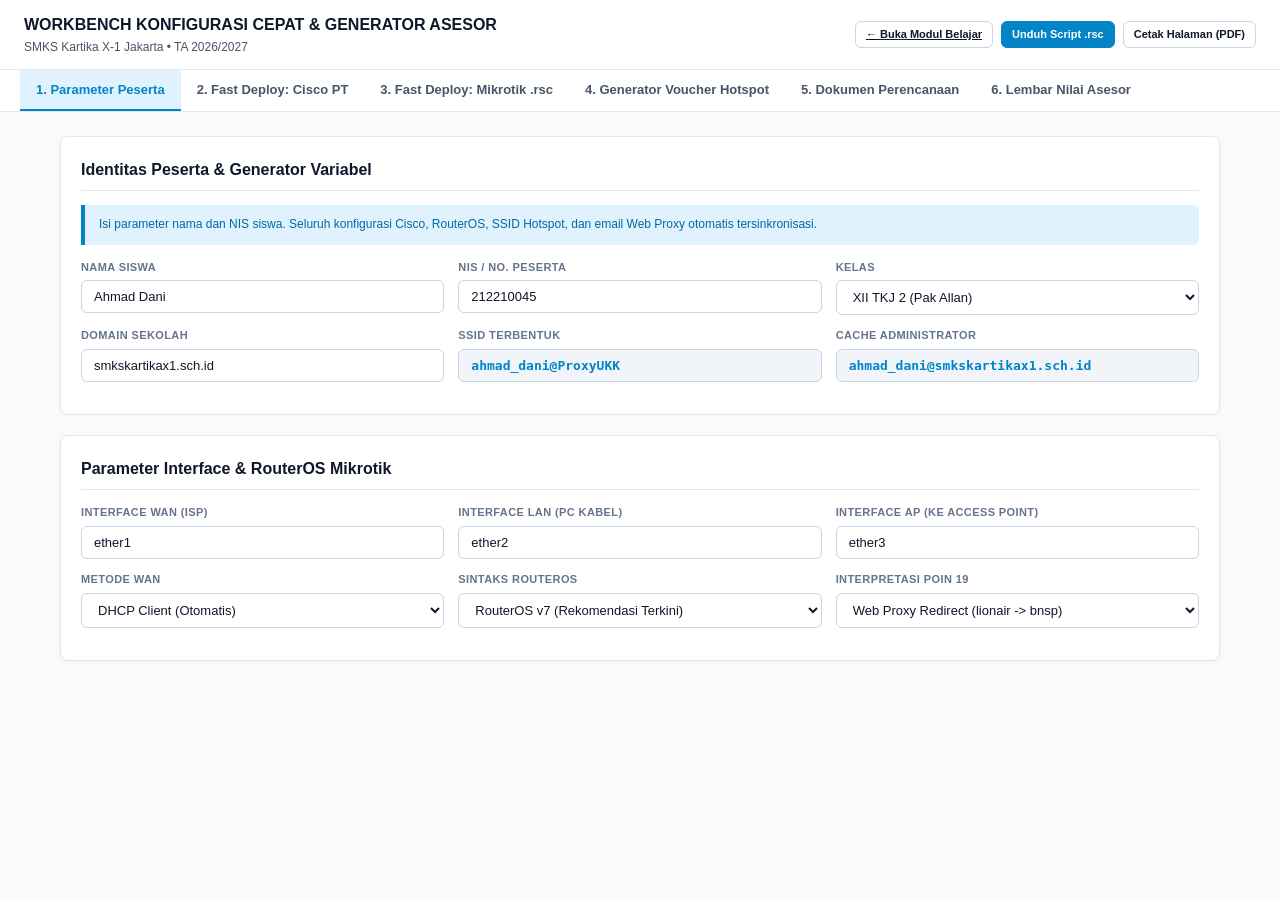
==== cheat-konfigurasi.html @ c427e786 "feat: UKK TKJ 2627 Workbench & Learning Module - SMKS Kartika X-1" ====
<!DOCTYPE html>
<html lang="id">
<head>
<meta charset="UTF-8">
<meta name="viewport" content="width=device-width, initial-scale=1.0">
<title>Workbench Konfigurasi Cepat &amp; Generator Asesor UKK TKJ 26/27</title>
<style>
:root {
  --bg-page: #f8fafc;
  --bg-card: #ffffff;
  --bg-subtle: #f1f5f9;
  --bg-code: #0f172a;
  --border-light: #e2e8f0;
  --border-strong: #cbd5e1;
  --text-main: #0f172a;
  --text-muted: #475569;
  --text-subtle: #64748b;
  --primary: #0284c7;
  --primary-hover: #0369a1;
  --primary-subtle: #e0f2fe;
  --green: #15803d;
  --amber: #b45309;
  --font-sans: -apple-system, BlinkMacSystemFont, "Segoe UI", Roboto, "Helvetica Neue", Arial, sans-serif;
  --font-mono: ui-monospace, SFMono-Regular, Menlo, Monaco, Consolas, monospace;
}

* { box-sizing: border-box; margin: 0; padding: 0; }
body {
  background: var(--bg-page);
  color: var(--text-main);
  font-family: var(--font-sans);
  font-size: 14px;
  line-height: 1.6;
}

header {
  background: #ffffff;
  border-bottom: 1px solid var(--border-light);
  padding: 12px 24px;
  position: sticky;
  top: 0;
  z-index: 50;
  display: flex;
  justify-content: space-between;
  align-items: center;
  flex-wrap: wrap;
  gap: 12px;
}
.brand-block {
  display: flex;
  flex-direction: column;
}
.brand-title {
  font-size: 16px;
  font-weight: 700;
  color: #0f172a;
}
.brand-sub {
  font-size: 12px;
  color: var(--text-muted);
}
.top-actions {
  display: flex;
  gap: 8px;
}

nav.tab-strip {
  background: #ffffff;
  border-bottom: 1px solid var(--border-light);
  display: flex;
  overflow-x: auto;
  padding: 0 20px;
}
nav.tab-strip button {
  background: transparent;
  border: none;
  border-bottom: 2px solid transparent;
  color: var(--text-muted);
  cursor: pointer;
  font-size: 13px;
  font-weight: 600;
  padding: 12px 16px;
  white-space: nowrap;
  transition: all 0.15s ease;
}
nav.tab-strip button:hover { color: var(--text-main); }
nav.tab-strip button.active {
  color: var(--primary);
  border-bottom-color: var(--primary);
  background: var(--primary-subtle);
}

main {
  max-width: 1200px;
  margin: 0 auto;
  padding: 24px 20px;
}

.pane { display: none; }
.pane.active { display: block; }

.card {
  background: var(--bg-card);
  border: 1px solid var(--border-light);
  border-radius: 8px;
  padding: 20px;
  margin-bottom: 20px;
  box-shadow: 0 1px 3px rgba(0,0,0,0.03);
}

.card-title {
  font-size: 16px;
  font-weight: 700;
  color: #0f172a;
  margin-bottom: 14px;
  display: flex;
  justify-content: space-between;
  align-items: center;
  border-bottom: 1px solid var(--border-light);
  padding-bottom: 8px;
}

.grid-3 { display: grid; grid-template-columns: repeat(3, 1fr); gap: 14px; }
.grid-2 { display: grid; grid-template-columns: repeat(2, 1fr); gap: 14px; }

@media (max-width: 768px) {
  .grid-3, .grid-2 { grid-template-columns: 1fr; }
}

.form-group { margin-bottom: 12px; }
.form-group label {
  display: block;
  font-size: 11px;
  font-weight: 700;
  text-transform: uppercase;
  letter-spacing: 0.4px;
  color: var(--text-subtle);
  margin-bottom: 4px;
}
.form-input, .form-select {
  width: 100%;
  padding: 8px 12px;
  border: 1px solid var(--border-strong);
  border-radius: 6px;
  font-size: 13px;
  color: var(--text-main);
  background: #ffffff;
  outline: none;
}
.form-input:focus, .form-select:focus {
  border-color: var(--primary);
  box-shadow: 0 0 0 3px rgba(2, 132, 199, 0.12);
}
.input-preview {
  background: var(--bg-subtle);
  color: var(--primary);
  font-family: var(--font-mono);
  font-weight: 600;
}

.btn {
  display: inline-flex;
  align-items: center;
  gap: 6px;
  padding: 7px 14px;
  font-size: 12px;
  font-weight: 600;
  border-radius: 6px;
  cursor: pointer;
  border: 1px solid var(--border-strong);
  background: #ffffff;
  color: var(--text-main);
  transition: all 0.15s ease;
}
.btn:hover { background: var(--bg-subtle); }
.btn-primary { background: var(--primary); color: #ffffff; border-color: var(--primary); }
.btn-primary:hover { background: var(--primary-hover); }
.btn-dark { background: #0f172a; color: #ffffff; border-color: #0f172a; }
.btn-dark:hover { background: #1e293b; }
.btn-sm { padding: 4px 10px; font-size: 11px; }

.callout {
  border-left: 4px solid var(--primary);
  background: var(--primary-subtle);
  padding: 10px 14px;
  border-radius: 0 6px 6px 0;
  margin-bottom: 14px;
  font-size: 12px;
  color: #0369a1;
}

/* Code Display Box */
.code-container {
  position: relative;
  margin: 10px 0 16px;
}
.code-bar {
  background: #090d16;
  color: #94a3b8;
  padding: 6px 12px;
  font-family: var(--font-mono);
  font-size: 11px;
  border-radius: 6px 6px 0 0;
  display: flex;
  justify-content: space-between;
  align-items: center;
}
pre.code-block {
  background: var(--bg-code);
  color: #f1f5f9;
  font-family: var(--font-mono);
  font-size: 12px;
  line-height: 1.5;
  padding: 14px;
  border-radius: 0 0 6px 6px;
  overflow-x: auto;
  margin: 0;
  white-space: pre-wrap;
  word-break: break-all;
}

/* Table */
table.data-table {
  width: 100%;
  border-collapse: collapse;
  font-size: 13px;
  margin: 10px 0;
}
table.data-table th {
  background: var(--bg-subtle);
  border: 1px solid var(--border-light);
  padding: 8px 12px;
  font-weight: 600;
  text-align: left;
}
table.data-table td {
  border: 1px solid var(--border-light);
  padding: 8px 12px;
  color: var(--text-muted);
}
table.data-table tr:hover td { background: #f8fafc; }

/* Voucher Mini Cards */
.voucher-grid {
  display: grid;
  grid-template-columns: repeat(auto-fill, minmax(210px, 1fr));
  gap: 12px;
  margin-top: 14px;
}
.voucher-card {
  background: #ffffff;
  border: 2px dashed #94a3b8;
  border-radius: 6px;
  padding: 12px;
  text-align: center;
}
.vc-title { font-size: 11px; font-weight: 700; color: #475569; text-transform: uppercase; }
.vc-user { font-family: var(--font-mono); font-size: 16px; font-weight: 800; color: #0f172a; margin: 4px 0; }
.vc-pass { font-family: var(--font-mono); font-size: 12px; color: var(--primary); }
.vc-meta { font-size: 10px; color: #64748b; margin-top: 4px; border-top: 1px solid #e2e8f0; padding-top: 4px; }

/* Print Styles */
@media print {
  body { background: #ffffff !important; font-size: 10pt; }
  header, nav.tab-strip, .no-print, .btn { display: none !important; }
  main { max-width: 100%; padding: 0; }
  .pane { display: none !important; }
  .pane.printable { display: block !important; }
  .card { border: 1px solid #000 !important; box-shadow: none !important; page-break-inside: avoid; margin-bottom: 15px; }
  .print-head {
    display: block !important;
    text-align: center;
    border-bottom: 2px solid #000;
    margin-bottom: 15px;
    padding-bottom: 8px;
  }
  .print-sign {
    display: flex !important;
    justify-content: space-between;
    margin-top: 36px;
    page-break-inside: avoid;
  }
  .sig-box { text-align: center; width: 200px; }
  .sig-space { height: 60px; }
}
.print-head, .print-sign { display: none; }
</style>
</head>
<body>

<header>
  <div class="brand-block">
    <div class="brand-title">WORKBENCH KONFIGURASI CEPAT &amp; GENERATOR ASESOR</div>
    <div class="brand-sub">SMKS Kartika X-1 Jakarta &bull; TA 2026/2027</div>
  </div>
  <div class="top-actions no-print">
    <a href="modul-belajar.html" class="btn btn-sm">&larr; Buka Modul Belajar</a>
    <button class="btn btn-sm btn-primary" onclick="downloadRSC()">Unduh Script .rsc</button>
    <button class="btn btn-sm" onclick="window.print()">Cetak Halaman (PDF)</button>
  </div>
</header>

<nav class="tab-strip no-print">
  <button class="tab-btn active" onclick="switchPane('pane-params')">1. Parameter Peserta</button>
  <button class="tab-btn" onclick="switchPane('pane-cisco')">2. Fast Deploy: Cisco PT</button>
  <button class="tab-btn" onclick="switchPane('pane-mikrotik')">3. Fast Deploy: Mikrotik .rsc</button>
  <button class="tab-btn" onclick="switchPane('pane-vouchers')">4. Generator Voucher Hotspot</button>
  <button class="tab-btn" onclick="switchPane('pane-doc')">5. Dokumen Perencanaan</button>
  <button class="tab-btn" onclick="switchPane('pane-rubrik')">6. Lembar Nilai Asesor</button>
</nav>

<main>

  <!-- PANE 1: PARAMS -->
  <div id="pane-params" class="pane active">
    <div class="card">
      <div class="card-title">Identitas Peserta &amp; Generator Variabel</div>
      <div class="callout">
        Isi parameter nama dan NIS siswa. Seluruh konfigurasi Cisco, RouterOS, SSID Hotspot, dan email Web Proxy otomatis tersinkronisasi.
      </div>
      <div class="grid-3">
        <div class="form-group">
          <label>Nama Siswa</label>
          <input type="text" id="in_nama" class="form-input" value="Ahmad Dani" oninput="refreshAll()">
        </div>
        <div class="form-group">
          <label>NIS / No. Peserta</label>
          <input type="text" id="in_nis" class="form-input" value="212210045" oninput="refreshAll()">
        </div>
        <div class="form-group">
          <label>Kelas</label>
          <select id="in_kelas" class="form-select" onchange="refreshAll()">
            <option value="XII TKJ 2" selected>XII TKJ 2 (Pak Allan)</option>
            <option value="XII TKJ 1">XII TKJ 1</option>
          </select>
        </div>
      </div>
      <div class="grid-3">
        <div class="form-group">
          <label>Domain Sekolah</label>
          <input type="text" id="in_domain" class="form-input" value="smkskartikax1.sch.id" oninput="refreshAll()">
        </div>
        <div class="form-group">
          <label>SSID Terbentuk</label>
          <input type="text" id="out_ssid" class="form-input input-preview" readonly>
        </div>
        <div class="form-group">
          <label>Cache Administrator</label>
          <input type="text" id="out_admin" class="form-input input-preview" readonly>
        </div>
      </div>
    </div>

    <div class="card">
      <div class="card-title">Parameter Interface &amp; RouterOS Mikrotik</div>
      <div class="grid-3">
        <div class="form-group">
          <label>Interface WAN (ISP)</label>
          <input type="text" id="in_iface_wan" class="form-input" value="ether1" oninput="refreshAll()">
        </div>
        <div class="form-group">
          <label>Interface LAN (PC Kabel)</label>
          <input type="text" id="in_iface_lan" class="form-input" value="ether2" oninput="refreshAll()">
        </div>
        <div class="form-group">
          <label>Interface AP (Ke Access Point)</label>
          <input type="text" id="in_iface_ap" class="form-input" value="ether3" oninput="refreshAll()">
        </div>
      </div>
      <div class="grid-3">
        <div class="form-group">
          <label>Metode WAN</label>
          <select id="in_wan_mode" class="form-select" onchange="refreshAll()">
            <option value="dhcp" selected>DHCP Client (Otomatis)</option>
            <option value="static">IP Statis (192.168.1.50/24)</option>
          </select>
        </div>
        <div class="form-group">
          <label>Sintaks RouterOS</label>
          <select id="in_ros_ver" class="form-select" onchange="refreshAll()">
            <option value="v7" selected>RouterOS v7 (Rekomendasi Terkini)</option>
            <option value="v6">RouterOS v6 (Legacy NTP)</option>
          </select>
        </div>
        <div class="form-group">
          <label>Interpretasi Poin 19</label>
          <select id="in_poin19" class="form-select" onchange="refreshAll()">
            <option value="redirect" selected>Web Proxy Redirect (lionair -&gt; bnsp)</option>
            <option value="walled">Walled Garden Hotspot</option>
          </select>
        </div>
      </div>
    </div>
  </div>

  <!-- PANE 2: CISCO -->
  <div id="pane-cisco" class="pane">
    <div class="card">
      <div class="card-title">
        <span>Router0: Head Office (Jakarta)</span>
        <button class="btn btn-sm btn-primary" onclick="copyBox('box_r_hq')">Salin CLI HQ</button>
      </div>
      <div class="code-container">
        <div class="code-bar">Cisco 2811 &bull; Router-HQ (CLI)</div>
        <pre id="box_r_hq" class="code-block"></pre>
      </div>
    </div>

    <div class="card">
      <div class="card-title">
        <span>Router1: Branch Office (Bandung)</span>
        <button class="btn btn-sm btn-primary" onclick="copyBox('box_r_br')">Salin CLI Branch</button>
      </div>
      <div class="code-container">
        <div class="code-bar">Cisco 2811 &bull; Router-Branch (CLI)</div>
        <pre id="box_r_br" class="code-block"></pre>
      </div>
    </div>

    <div class="card">
      <div class="card-title">
        <span>Script 4 Unit Switch (VLAN 10/20 &amp; Port Access)</span>
        <div style="display:flex; gap:6px;">
          <button class="btn btn-sm" onclick="copyBox('box_sw_hq_srv')">SW HQ Srv</button>
          <button class="btn btn-sm" onclick="copyBox('box_sw_hq_adm')">SW HQ Adm</button>
          <button class="btn btn-sm" onclick="copyBox('box_sw_br_fin')">SW BR Fin</button>
          <button class="btn btn-sm" onclick="copyBox('box_sw_br_adm')">SW BR Adm</button>
        </div>
      </div>
      <div class="grid-2">
        <div class="code-container">
          <div class="code-bar">1. SW-HQ-Server (VLAN 10)</div>
          <pre id="box_sw_hq_srv" class="code-block"></pre>
        </div>
        <div class="code-container">
          <div class="code-bar">2. SW-HQ-ADM (VLAN 20)</div>
          <pre id="box_sw_hq_adm" class="code-block"></pre>
        </div>
        <div class="code-container">
          <div class="code-bar">3. SW-BR-Finance (VLAN 10)</div>
          <pre id="box_sw_br_fin" class="code-block"></pre>
        </div>
        <div class="code-container">
          <div class="code-bar">4. SW-BR-ADM (VLAN 20)</div>
          <pre id="box_sw_br_adm" class="code-block"></pre>
        </div>
      </div>
    </div>
  </div>

  <!-- PANE 3: MIKROTIK -->
  <div id="pane-mikrotik" class="pane">
    <div class="card">
      <div class="card-title">
        <span>Full RouterOS Configuration Script (.rsc) - Poin 1 s/d 19</span>
        <div style="display:flex; gap:8px;">
          <button class="btn btn-sm btn-primary" onclick="copyBox('box_mikrotik_rsc')">Salin Script</button>
          <button class="btn btn-sm btn-dark" onclick="downloadRSC()">Unduh File .rsc</button>
        </div>
      </div>
      <div class="callout">
        Script di bawah ini siap langsung di-paste ke <strong>New Terminal</strong> WinBox atau diupload ke menu <strong>Files</strong> lalu jalankan <code>/import file-name=UKK.rsc</code>.
      </div>
      <div class="code-container">
        <div class="code-bar">RouterOS <span id="lbl_ros">v7</span> &bull; 19 Poin UKK Soal Paket C</div>
        <pre id="box_mikrotik_rsc" class="code-block"></pre>
      </div>
    </div>
  </div>

  <!-- PANE 4: VOUCHERS -->
  <div id="pane-vouchers" class="pane">
    <div class="card">
      <div class="card-title">
        <span>Poin 14: 10 Akun Hotspot Acak (5M/10m &amp; 2M/5m)</span>
        <div style="display:flex; gap:8px;">
          <button class="btn btn-sm btn-primary" onclick="generateVouchers()">Acak Ulang Akun</button>
          <button class="btn btn-sm" onclick="copyBox('box_voucher_cli')">Salin CLI User</button>
        </div>
      </div>
      <p style="font-size:13px; color:var(--text-muted);">
        10 kartu voucher di bawah dapat dibagikan kepada peserta atau asesor untuk pengujian captive portal langsung di smartphone.
      </p>
      <div class="voucher-grid" id="voucher_container"></div>
      
      <div class="code-container" style="margin-top:20px;">
        <div class="code-bar">Cadangan CLI RouterOS (Jika Mikhmon tidak aktif)</div>
        <pre id="box_voucher_cli" class="code-block"></pre>
      </div>
    </div>
  </div>

  <!-- PANE 5: DOKUMEN -->
  <div id="pane-doc" class="pane printable">
    <div class="print-head">
      <h2 style="font-size:14pt; margin:0;">LAPORAN PERENCANAAN DAN SPESIFIKASI JARINGAN</h2>
      <p style="font-size:10pt; margin:2px 0;">UJIAN SERTIFIKASI KOMPETENSI (UKK) TA 2026/2027</p>
      <p style="font-size:9pt; margin:0; color:#555;">SMKS KARTIKA X-1 JAKARTA &bull; TEKNIK KOMPUTER DAN JARINGAN</p>
    </div>

    <div class="card">
      <div class="card-title">
        <span>Dokumen Perencanaan Kantor PT. Teknologi Warungpedia (Gedung 4 Lantai)</span>
        <button class="btn btn-sm no-print" onclick="window.print()">Cetak Halaman (PDF)</button>
      </div>

      <p style="font-size:13px; margin-bottom:12px;">
        <strong>Data Survei:</strong> 1 Gedung 4 Lantai, 8 Ruangan (2 ruangan per lantai), 3 client per ruangan = total 24 client PC terhubung ke Web Proxy &amp; Mail Server.
      </p>

      <div style="font-weight:700; margin-bottom:6px; font-size:13px;">1. Bill of Materials (Daftar Kebutuhan Perangkat Keras)</div>
      <table class="data-table">
        <thead>
          <tr><th>No</th><th>Perangkat</th><th>Spesifikasi</th><th>Jumlah</th><th>Peruntukan</th></tr>
        </thead>
        <tbody>
          <tr><td>1</td><td>Router Gateway</td><td>MikroTik RB750Gr3 / hAP ac2</td><td>1 Unit</td><td>Gateway Internet, NAT, Firewall, Hotspot, Web Proxy</td></tr>
          <tr><td>2</td><td>Switch Lantai</td><td>Switch 24-Port 10/100/1000 Mbps</td><td>8 Unit</td><td>1 Switch per ruangan (Total 8 ruangan lantai 1-4)</td></tr>
          <tr><td>3</td><td>Switch Backbone</td><td>Gigabit Switch 24-Port Manageable</td><td>1 Unit</td><td>Ruang Server (Distribusi antarlantai &amp; Server Farm)</td></tr>
          <tr><td>4</td><td>Hub Tambahan</td><td>Hub 8-Port 10/100 Mbps</td><td>1 Unit</td><td>Jalur monitoring &amp; analisis traffic jaringan</td></tr>
          <tr><td>5</td><td>Server Komputer</td><td>Intel Xeon/Core i5, 16GB RAM, 512GB SSD</td><td>2 Unit</td><td>1x Dedicated Web/Proxy, 1x Dedicated Mail Server</td></tr>
          <tr><td>6</td><td>Access Point</td><td>Dual-Band 802.11ac Gigabit AP</td><td>2 Unit</td><td>Layanan Hotspot Tamu Ruang Publik &amp; Ruang Kerja</td></tr>
          <tr><td>7</td><td>Kabel &amp; RJ45</td><td>UTP Cat5e High Quality + RJ45</td><td>1 Roll + Box</td><td>Pengkabelan horizontal client &amp; vertical backbone</td></tr>
        </tbody>
      </table>

      <div style="font-weight:700; margin:14px 0 6px; font-size:13px;">2. Analisis Kinerja Perangkat Berdasarkan Layer OSI</div>
      <table class="data-table">
        <thead>
          <tr><th>Lapisan OSI</th><th>Perangkat Terlibat</th><th>Karakteristik &amp; Analisis Kinerja</th></tr>
        </thead>
        <tbody>
          <tr>
            <td><strong>Layer 1 (Physical)</strong></td>
            <td>Kabel UTP Cat5e, RJ45, Hub 8-Port</td>
            <td>Mentransmisikan bit sinyal elektrik. Cat5e mendukung bandwidth 1000 Mbps hingga 100 meter. Hub beroperasi secara shared collision domain untuk port monitoring.</td>
          </tr>
          <tr>
            <td><strong>Layer 2 (Data Link)</strong></td>
            <td>Switch 24-Port, NIC Client, AP</td>
            <td>Meneruskan frame data berdasarkan Hardware MAC Address. Setiap port switch membentuk dedicated collision domain mandiri (Full Duplex 1 Gbps), mencegah tabrakan data 24 client ke server.</td>
          </tr>
          <tr>
            <td><strong>Layer 3 (Network)</strong></td>
            <td>Router MikroTik, IP Routing</td>
            <td>Menangani pengalamatan IP, pemisahan broadcast domain, routing antarsubnet (LAN, WLAN, WAN), NAT Masquerade, serta filtering paket data pada Firewall Filter.</td>
          </tr>
        </tbody>
      </table>
    </div>

    <div class="print-sign">
      <div class="sig-box">
        <div>Peserta Ujian,</div>
        <div class="sig-space"></div>
        <div style="font-weight:700; text-decoration:underline;" class="doc_name">Ahmad Dani</div>
        <div>NIS: <span class="doc_nis">212210045</span></div>
      </div>
      <div class="sig-box">
        <div>Asesor Penguji,</div>
        <div class="sig-space"></div>
        <div style="font-weight:700; text-decoration:underline;">( .................................................... )</div>
        <div>NIP / No. Reg. Asesor</div>
      </div>
    </div>
  </div>

  <!-- PANE 6: RUBRIK -->
  <div id="pane-rubrik" class="pane printable">
    <div class="print-head">
      <h2 style="font-size:14pt; margin:0;">LEMBAR PENILAIAN UJI KOMPETENSI KEAHLIAN (UKK)</h2>
      <p style="font-size:10pt; margin:2px 0;">REKAPITULASI PENGUJIAN SISTEM &bull; TA 2026/2027</p>
    </div>

    <div class="card">
      <div class="card-title">
        <span>Ceklis Verifikasi Asesor &amp; Kalkulator Nilai</span>
        <button class="btn btn-sm no-print" onclick="window.print()">Cetak Lembar Nilai</button>
      </div>

      <div style="font-weight:700; margin-bottom:6px; font-size:13px;">A. Verifikasi Paket B: Cisco Packet Tracer (50%)</div>
      <table class="data-table">
        <thead>
          <tr><th width="40">Cek</th><th>Komponen Pengujian</th><th>Hasil yang Diharapkan</th><th width="60">Skor</th></tr>
        </thead>
        <tbody>
          <tr><td><input type="checkbox" onchange="calcScore()"></td><td>Koneksi Serial WAN Frame Relay</td><td>Ping antar interface Serial 10.10.10.1 &lt;-&gt; 10.10.10.2 Reply 100%</td><td>10</td></tr>
          <tr><td><input type="checkbox" onchange="calcScore()"></td><td>Inter-VLAN &amp; Routing RIP v2</td><td>Ping dari PC ADM Jakarta tembus ke PC Finance Bandung</td><td>15</td></tr>
          <tr><td><input type="checkbox" onchange="calcScore()"></td><td>DHCP Server RoAS</td><td>Client menerima IP otomatis &amp; DNS 192.168.1.100</td><td>10</td></tr>
          <tr><td><input type="checkbox" onchange="calcScore()"></td><td>DNS, Web &amp; Mail Server</td><td>Browser membuka usklsp.com &amp; email terkirim antaruser</td><td>15</td></tr>
        </tbody>
      </table>

      <div style="font-weight:700; margin:14px 0 6px; font-size:13px;">B. Verifikasi Paket C: Mikrotik &amp; Kabel LAN (50%)</div>
      <table class="data-table">
        <thead>
          <tr><th width="40">Cek</th><th>Komponen Pengujian</th><th>Hasil yang Diharapkan</th><th width="60">Skor</th></tr>
        </thead>
        <tbody>
          <tr><td><input type="checkbox" onchange="calcScore()"></td><td>Fisik 2 Kabel UTP Straight</td><td>Lampu 1-8 pada Cable Tester menyala hijau berurutan</td><td>10</td></tr>
          <tr><td><input type="checkbox" onchange="calcScore()"></td><td>LAN DHCP Pool 99 Client</td><td>Client kabel menerima IP dari range 192.168.50.2-192.168.50.100</td><td>5</td></tr>
          <tr><td><input type="checkbox" onchange="calcScore()"></td><td>Blokir Ping Router (Poin 8)</td><td>IP .2-.50 RTO ping router, sedangkan .51-.100 berhasil reply</td><td>5</td></tr>
          <tr><td><input type="checkbox" onchange="calcScore()"></td><td>Blokir Ping Wireless (Poin 9)</td><td>IP .51-.100 RTO ping ke arah client wireless 192.168.20.0/24</td><td>5</td></tr>
          <tr><td><input type="checkbox" onchange="calcScore()"></td><td>Logging Akses ke Disk (Poin 10)</td><td>Log akses router tercatat dan tersimpan di media disk</td><td>5</td></tr>
          <tr><td><input type="checkbox" onchange="calcScore()"></td><td>Hotspot Mikhmon (Poin 14)</td><td>Login captive portal aktif, limit 5M/10m &amp; 2M/5m berfungsi</td><td>5</td></tr>
          <tr><td><input type="checkbox" onchange="calcScore()"></td><td>Blokir Situs www.detik.com (Poin 16)</td><td>Akses web detik.com terblokir (Access Denied / Reset)</td><td>5</td></tr>
          <tr><td><input type="checkbox" onchange="calcScore()"></td><td>Blokir File .mp3 &amp; .mkv (Poin 17)</td><td>Download file .mp3 / .mkv digagalkan error 403 Forbidden</td><td>5</td></tr>
          <tr><td><input type="checkbox" onchange="calcScore()"></td><td>Blokir Konten "games" (Poin 18)</td><td>URL dengan kata "games" langsung diblokir proxy/firewall</td><td>5</td></tr>
          <tr><td><input type="checkbox" onchange="calcScore()"></td><td>Redirect lionair ke bnsp (Poin 19)</td><td>Akses lionair.co.id otomatis dialihkan ke bnsp.go.id</td><td>5</td></tr>
        </tbody>
      </table>

      <div style="background:var(--bg-subtle); border:1px solid var(--border-strong); border-radius:6px; padding:12px 18px; margin-top:16px; display:flex; justify-content:space-between; align-items:center;">
        <div>
          <span style="font-weight:600; color:var(--text-muted);">TOTAL PEROLEHAN SKOR:</span>
          <span id="final_score" style="font-size:20px; font-weight:800; color:var(--primary); margin-left:8px;">0 / 100</span>
        </div>
        <div>
          <span style="font-weight:600; color:var(--text-muted);">PREDIKAT:</span>
          <span id="final_grade" style="font-size:13px; font-weight:700; margin-left:8px; padding:4px 10px; border-radius:4px; background:#e2e8f0; color:#334155;">BELUM LENGKAP</span>
        </div>
      </div>
    </div>

    <div class="print-sign">
      <div class="sig-box">
        <div>Peserta Ujian,</div>
        <div class="sig-space"></div>
        <div style="font-weight:700; text-decoration:underline;" class="doc_name">Ahmad Dani</div>
        <div>NIS: <span class="doc_nis">212210045</span></div>
      </div>
      <div class="sig-box">
        <div>Asesor Penguji,</div>
        <div class="sig-space"></div>
        <div style="font-weight:700; text-decoration:underline;">( .................................................... )</div>
        <div>Tanda Tangan &amp; Tanggal</div>
      </div>
    </div>
  </div>

</main>

<script>
const defaultData = {
  nama: 'Ahmad Dani',
  nis: '212210045',
  kelas: 'XII TKJ 2',
  domain: 'smkskartikax1.sch.id',
  iface_wan: 'ether1',
  iface_lan: 'ether2',
  iface_ap: 'ether3',
  wan_mode: 'dhcp',
  ros_ver: 'v7',
  poin19: 'redirect'
};

let currentVouchers = [];

function loadData() {
  const s = localStorage.getItem('ukk_cheat_st');
  if (s) {
    try { return { ...defaultData, ...JSON.parse(s) }; } catch(e){}
  }
  return { ...defaultData };
}

function saveData(d) {
  localStorage.setItem('ukk_cheat_st', JSON.stringify(d));
}

function switchPane(id) {
  document.querySelectorAll('.pane').forEach(p => p.classList.remove('active'));
  document.querySelectorAll('.tab-btn').forEach(b => b.classList.remove('active'));
  
  const target = document.getElementById(id);
  if (target) target.classList.add('active');
  
  const btn = Array.from(document.querySelectorAll('.tab-btn')).find(b => b.getAttribute('onclick').includes(id));
  if (btn) btn.classList.add('active');
  
  window.scrollTo({ top: 0, behavior: 'smooth' });
}

function makeSlug(n) {
  return n.trim().toLowerCase().replace(/[^a-z0-9]/g, '_').replace(/_+/g, '_').slice(0, 14);
}

function copyBox(id) {
  const el = document.getElementById(id);
  if (!el) return;
  const t = el.innerText || el.textContent;
  navigator.clipboard.writeText(t).then(() => {
    alert('Konfigurasi berhasil disalin ke clipboard!');
  }).catch(() => {
    const ta = document.createElement('textarea');
    ta.value = t;
    document.body.appendChild(ta);
    ta.select();
    document.execCommand('copy');
    document.body.removeChild(ta);
    alert('Konfigurasi berhasil disalin ke clipboard!');
  });
}

function downloadRSC() {
  const code = document.getElementById('box_mikrotik_rsc').textContent;
  const st = loadData();
  const name = `UKK_Mikrotik_${makeSlug(st.nama)}.rsc`;
  const blob = new Blob([code], { type: 'text/plain' });
  const a = document.createElement('a');
  a.href = URL.createObjectURL(blob);
  a.download = name;
  document.body.appendChild(a);
  a.click();
  document.body.removeChild(a);
}

function generateVouchers() {
  currentVouchers = [];
  // 5x 5M
  for (let i = 1; i <= 5; i++) {
    const u = 'u5m_' + Math.floor(100 + Math.random() * 900);
    const p = Math.floor(1000 + Math.random() * 9000).toString();
    currentVouchers.push({ user: u, pass: p, profile: 'UKK-5M', rate: '5M/5M', uptime: '00:10:00' });
  }
  // 5x 2M
  for (let i = 1; i <= 5; i++) {
    const u = 'u2m_' + Math.floor(100 + Math.random() * 900);
    const p = Math.floor(1000 + Math.random() * 9000).toString();
    currentVouchers.push({ user: u, pass: p, profile: 'UKK-2M', rate: '2M/2M', uptime: '00:05:00' });
  }
  renderVouchers();
}

function renderVouchers() {
  const cont = document.getElementById('voucher_container');
  const cliPre = document.getElementById('box_voucher_cli');
  cont.innerHTML = '';
  
  let cli = '# Direct RouterOS User Fallback\n/ip hotspot user\n';
  currentVouchers.forEach(v => {
    const d = document.createElement('div');
    d.className = 'voucher-card';
    d.innerHTML = `
      <div class="vc-title">HOTSPOT UKK &bull; ${v.profile}</div>
      <div class="vc-user">${v.user}</div>
      <div class="vc-pass">Pass: ${v.pass}</div>
      <div class="vc-meta">Speed: ${v.rate} &bull; Time: ${v.uptime}</div>
    `;
    cont.appendChild(d);
    cli += `add name="${v.user}" password="${v.pass}" profile="${v.profile}" limit-uptime="${v.uptime}" comment="UKK User"\n`;
  });
  cliPre.textContent = cli;
}

function calcScore() {
  const cbs = document.querySelectorAll('#pane-rubrik input[type="checkbox"]');
  const weights = [10, 15, 10, 15, 10, 5, 5, 5, 5, 5, 5, 5, 5, 5];
  let tot = 0;
  cbs.forEach((cb, i) => { if (cb.checked) tot += weights[i] || 0; });
  
  const scEl = document.getElementById('final_score');
  const grEl = document.getElementById('final_grade');
  scEl.textContent = `${tot} / 100`;

  if (tot >= 90) {
    grEl.textContent = 'KOMPETEN SANGAT MEMUASKAN (A)';
    grEl.style.background = '#dcfce7'; grEl.style.color = '#15803d';
  } else if (tot >= 75) {
    grEl.textContent = 'KOMPETEN (B)';
    grEl.style.background = '#e0f2fe'; grEl.style.color = '#0369a1';
  } else if (tot >= 60) {
    grEl.textContent = 'CUKUP KOMPETEN (C)';
    grEl.style.background = '#fef3c7'; grEl.style.color = '#92400e';
  } else {
    grEl.textContent = 'BELUM KOMPETEN';
    grEl.style.background = '#fee2e2'; grEl.style.color = '#991b1b';
  }
}

function refreshAll() {
  const st = {
    nama: document.getElementById('in_nama').value || 'Ahmad Dani',
    nis: document.getElementById('in_nis').value || '212210045',
    kelas: document.getElementById('in_kelas').value,
    domain: document.getElementById('in_domain').value || 'smkskartikax1.sch.id',
    iface_wan: document.getElementById('in_iface_wan').value || 'ether1',
    iface_lan: document.getElementById('in_iface_lan').value || 'ether2',
    iface_ap: document.getElementById('in_iface_ap').value || 'ether3',
    wan_mode: document.getElementById('in_wan_mode').value,
    ros_ver: document.getElementById('in_ros_ver').value,
    poin19: document.getElementById('in_poin19').value
  };
  saveData(st);

  const slug = makeSlug(st.nama);
  const ssid = `${slug}@ProxyUKK`;
  const adminMail = `${slug}@${st.domain}`;

  document.getElementById('out_ssid').value = ssid;
  document.getElementById('out_admin').value = adminMail;
  document.getElementById('lbl_ros').textContent = st.ros_ver;

  document.querySelectorAll('.doc_name').forEach(el => el.textContent = st.nama);
  document.querySelectorAll('.doc_nis').forEach(el => el.textContent = st.nis);

  // Render Cisco Scripts
  renderCisco(st, slug);

  // Render Mikrotik Script
  renderMikrotik(st, slug, adminMail);
}

function renderCisco(st, slug) {
  const hq = `! CISCO ROUTER 0 (HEAD OFFICE - JAKARTA)
enable
configure terminal
hostname Router-HQ

interface Serial0/1/0
 description KONEKSI-FRAME-RELAY-KE-CABANG
 ip address 10.10.10.1 255.255.255.0
 encapsulation frame-relay
 no shutdown
 exit

interface FastEthernet0/0
 no shutdown
 exit

interface FastEthernet0/0.10
 description VLAN-10-SERVER
 encapsulation dot1Q 10
 ip address 192.168.1.1 255.255.255.0
 exit

interface FastEthernet0/0.20
 description VLAN-20-ADM-PUBLIK
 encapsulation dot1Q 20
 ip address 192.168.2.1 255.255.255.0
 exit

ip dhcp excluded-address 192.168.1.1 192.168.1.2
ip dhcp excluded-address 192.168.1.100
ip dhcp excluded-address 192.168.2.1

ip dhcp pool v10
 network 192.168.1.0 255.255.255.0
 default-router 192.168.1.1
 dns-server 192.168.1.100
 exit

ip dhcp pool v20
 network 192.168.2.0 255.255.255.0
 default-router 192.168.2.1
 dns-server 192.168.1.100
 exit

router rip
 version 2
 no auto-summary
 network 10.0.0.0
 network 192.168.1.0
 network 192.168.2.0
 exit
end
wr`;
  document.getElementById('box_r_hq').textContent = hq;

  const br = `! CISCO ROUTER 1 (BRANCH OFFICE - BANDUNG)
enable
configure terminal
hostname Router-Branch

interface Serial0/1/0
 description KONEKSI-FRAME-RELAY-KE-PUSAT
 ip address 10.10.10.2 255.255.255.0
 encapsulation frame-relay
 no shutdown
 exit

interface FastEthernet0/0
 no shutdown
 exit

interface FastEthernet0/0.10
 description VLAN-10-FINANCE
 encapsulation dot1Q 10
 ip address 192.168.10.1 255.255.255.0
 exit

interface FastEthernet0/0.20
 description VLAN-20-ADM-PUBLIK
 encapsulation dot1Q 20
 ip address 192.168.20.1 255.255.255.0
 exit

ip dhcp excluded-address 192.168.10.1
ip dhcp excluded-address 192.168.20.1

ip dhcp pool v10
 network 192.168.10.0 255.255.255.0
 default-router 192.168.10.1
 dns-server 192.168.1.100
 exit

ip dhcp pool v20
 network 192.168.20.0 255.255.255.0
 default-router 192.168.20.1
 dns-server 192.168.1.100
 exit

router rip
 version 2
 no auto-summary
 network 10.0.0.0
 network 192.168.10.0
 network 192.168.20.0
 exit
end
wr`;
  document.getElementById('box_r_br').textContent = br;

  document.getElementById('box_sw_hq_srv').textContent = `enable\nconf t\nhostname SW-HQ-Server\nvlan 10\n name A\nexit\nvlan 20\n name B\nexit\nint fa0/1\n sw mode trunk\n exit\nint fa1/1\n sw mode trunk\n exit\nint fa2/1\n sw mode access\n sw access vlan 10\n exit\nint fa3/1\n sw mode access\n sw access vlan 10\n exit\nend\nwr`;
  document.getElementById('box_sw_hq_adm').textContent = `enable\nconf t\nhostname SW-HQ-ADM\nvlan 10\n name A\nexit\nvlan 20\n name B\nexit\nint fa0/1\n sw mode trunk\n exit\nint fa1/1\n sw mode access\n sw access vlan 20\n exit\nint fa2/1\n sw mode access\n sw access vlan 20\n exit\nint fa3/1\n sw mode access\n sw access vlan 20\n exit\nint fa4/1\n sw mode access\n sw access vlan 20\n exit\nend\nwr`;
  document.getElementById('box_sw_br_fin').textContent = `enable\nconf t\nhostname SW-BR-Finance\nvlan 10\n name A\nexit\nvlan 20\n name B\nexit\nint fa0/1\n sw mode trunk\n exit\nint fa1/1\n sw mode trunk\n exit\nint fa2/1\n sw mode access\n sw access vlan 10\n exit\nint fa3/1\n sw mode access\n sw access vlan 10\n exit\nint fa4/1\n sw mode access\n sw access vlan 10\n exit\nend\nwr`;
  document.getElementById('box_sw_br_adm').textContent = `enable\nconf t\nhostname SW-BR-ADM\nvlan 10\n name A\nexit\nvlan 20\n name B\nexit\nint fa0/1\n sw mode trunk\n exit\nint fa1/1\n sw mode access\n sw access vlan 20\n exit\nint fa2/1\n sw mode access\n sw access vlan 20\n exit\nint fa3/1\n sw mode access\n sw access vlan 20\n exit\nint fa4/1\n sw mode access\n sw access vlan 20\n exit\nend\nwr`;
}

function renderMikrotik(st, slug, adminMail) {
  const isV7 = st.ros_ver === 'v7';
  let rsc = `# ========================================================
# MIKROTIK ROUTEROS SCRIPT - SOAL UKK PAKET C
# Peserta: ${st.nama} (${st.kelas}) - NIS: ${st.nis}
# Target : RouterOS ${st.ros_ver.toUpperCase()}
# ========================================================

/system identity set name="UKK-${slug}"

# 1. DNS ISP
/ip dns set allow-remote-requests=yes cache-size=2048KiB

# 2. NTP CLIENT & CLOCK
/system clock set time-zone-name=Asia/Jakarta
`;
  if (isV7) {
    rsc += `/system ntp client set enabled=yes servers=id.pool.ntp.org,0.id.pool.ntp.org\n`;
  } else {
    rsc += `/system ntp client set enabled=yes primary-ntp=202.162.32.26 secondary-ntp=203.160.128.3\n`;
  }

  rsc += `
# 3. WEB PROXY
/ip proxy set enabled=yes port=8080 cache-administrator="${adminMail}" max-cache-size=none cache-on-disk=no

# 4 & 5. WAN & NAT MASQUERADE
/ip dhcp-client add interface=${st.iface_wan} disabled=no use-peer-dns=yes use-peer-ntp=yes add-default-route=yes comment="Poin 4-5"
/ip firewall nat add chain=srcnat out-interface=${st.iface_wan} action=masquerade comment="NAT Internet"

# 6 & 7. JARINGAN LOKAL (LAN 192.168.50.1/25) POOL 99 CLIENT
/ip address add address=192.168.50.1/25 interface=${st.iface_lan} comment="Poin 6"
/ip pool add name=dhcp-pool-lan ranges=192.168.50.2-192.168.50.100 comment="Poin 7"
/ip dhcp-server add name=dhcp-lan interface=${st.iface_lan} address-pool=dhcp-pool-lan lease-time=8h disabled=no
/ip dhcp-server network add address=192.168.50.0/25 gateway=192.168.50.1 dns-server=192.168.50.1 comment="LAN"

# 11, 12, 13. JARINGAN WIRELESS (WLAN 192.168.20.1/24) POOL 99 CLIENT & HOTSPOT
/ip address add address=192.168.20.1/24 interface=${st.iface_ap} comment="Poin 11"
/ip pool add name=dhcp-pool-wlan ranges=192.168.20.2-192.168.20.100 comment="Poin 13"
/ip dhcp-server add name=dhcp-wlan interface=${st.iface_ap} address-pool=dhcp-pool-wlan lease-time=4h disabled=no
/ip dhcp-server network add address=192.168.20.0/24 gateway=192.168.20.1 dns-server=192.168.20.1 comment="WLAN"

/ip hotspot profile add name=hsprof-ukk hotspot-address=192.168.20.1 dns-name="${slug}.lan" html-directory=hotspot login-by=http-chap,http-pap
/ip hotspot add name=hotspot-ukk interface=${st.iface_ap} address-pool=dhcp-pool-wlan profile=hsprof-ukk disabled=no

# 14. USER PROFILE HOTSPOT LIMIT
/ip hotspot user profile add name="UKK-5M" rate-limit="5M/5M" shared-users=1 status-autorefresh=1m
/ip hotspot user profile add name="UKK-2M" rate-limit="2M/2M" shared-users=1 status-autorefresh=1m

# 10. LOGGING AKSES KE ROUTER (SIMPAN KE DISK) - TARUH DI ATAS!
/system logging action set [find name=disk] disk-file-count=2 disk-lines-per-file=1000
/system logging add action=disk topics=firewall,info prefix="[UKK-LOG]"
/ip firewall filter add chain=input connection-state=new action=log log-prefix="[ROUTER-ACCESS]" comment="Poin 10: Log Akses"

# 8. BLOKIR PING IP .2-.50 KE ROUTER
/ip firewall filter add chain=input protocol=icmp src-address=192.168.50.2-192.168.50.50 action=drop comment="Poin 8: Drop Ping Router"

# 9. BLOKIR PING IP .51-.100 KE WIRELESS
/ip firewall filter add chain=forward protocol=icmp src-address=192.168.50.51-192.168.50.100 dst-address=192.168.20.0/24 action=drop comment="Poin 9: Drop Ping Wireless"

# 15. BATASAN JAM HOTSPOT (HANYA 07.00 - 16.00)
/ip firewall filter add chain=forward src-address=192.168.20.0/24 out-interface=${st.iface_wan} time=16h-1d,sun,mon,tue,wed,thu,fri,sat action=drop comment="Poin 15: Blokir Malam"
/ip firewall filter add chain=forward src-address=192.168.20.0/24 out-interface=${st.iface_wan} time=0s-7h,sun,mon,tue,wed,thu,fri,sat action=drop comment="Poin 15: Blokir Pagi"

# 16. BLOKIR HTTPS DETIK.COM
/ip firewall filter add chain=forward protocol=tcp dst-port=443 tls-host="*detik.com*" action=drop comment="Poin 16: TLS Host detik.com"
/ip firewall filter add chain=forward content="detik.com" action=drop comment="Poin 16: Content detik.com"

# 18. BLOKIR KONTEN GAMES
/ip firewall filter add chain=forward content="games" action=drop comment="Poin 18: Content games"

# TRANSPARENT PROXY REDIRECT
/ip firewall nat add chain=dstnat protocol=tcp dst-port=80 in-interface=${st.iface_lan} action=redirect to-ports=8080 comment="Redirect LAN ke Proxy"
/ip firewall nat add chain=dstnat protocol=tcp dst-port=80 in-interface=${st.iface_ap} action=redirect to-ports=8080 comment="Redirect WLAN ke Proxy"

# 16, 17, 18, 19. PROXY ACCESS RULES
/ip proxy access add dst-host="*detik.com*" action=deny comment="Poin 16: Blokir Situs"
/ip proxy access add path="*.mp3*" action=deny comment="Poin 17: Blokir MP3"
/ip proxy access add path="*.mkv*" action=deny comment="Poin 17: Blokir MKV"
/ip proxy access add path="*games*" action=deny comment="Poin 18: Blokir Games"
`;

  if (st.poin19 === 'redirect') {
    rsc += `/ip proxy access add dst-host="*lionair.co.id*" action=deny redirect-to="bnsp.go.id" comment="Poin 19: Redirect lionair ke bnsp"\n`;
  } else {
    rsc += `/ip hotspot walled-garden add dst-host="*lionair.co.id*" action=allow comment="Poin 19: Walled Garden lionair"\n/ip hotspot walled-garden add dst-host="*bnsp.go.id*" action=allow comment="Poin 19: Walled Garden bnsp"\n`;
  }

  rsc += `
# SERVICE API MIKHMON
/ip service set api port=8728 disabled=no
/ip service set winbox port=8291 disabled=no
`;

  document.getElementById('box_mikrotik_rsc').textContent = rsc;
}

window.addEventListener('DOMContentLoaded', () => {
  const d = loadData();
  document.getElementById('in_nama').value = d.nama;
  document.getElementById('in_nis').value = d.nis;
  document.getElementById('in_kelas').value = d.kelas;
  document.getElementById('in_domain').value = d.domain;
  document.getElementById('in_iface_wan').value = d.iface_wan;
  document.getElementById('in_iface_lan').value = d.iface_lan;
  document.getElementById('in_iface_ap').value = d.iface_ap;
  document.getElementById('in_wan_mode').value = d.wan_mode;
  document.getElementById('in_ros_ver').value = d.ros_ver;
  document.getElementById('in_poin19').value = d.poin19;

  generateVouchers();
  refreshAll();
});
</script>

</body>
</html>
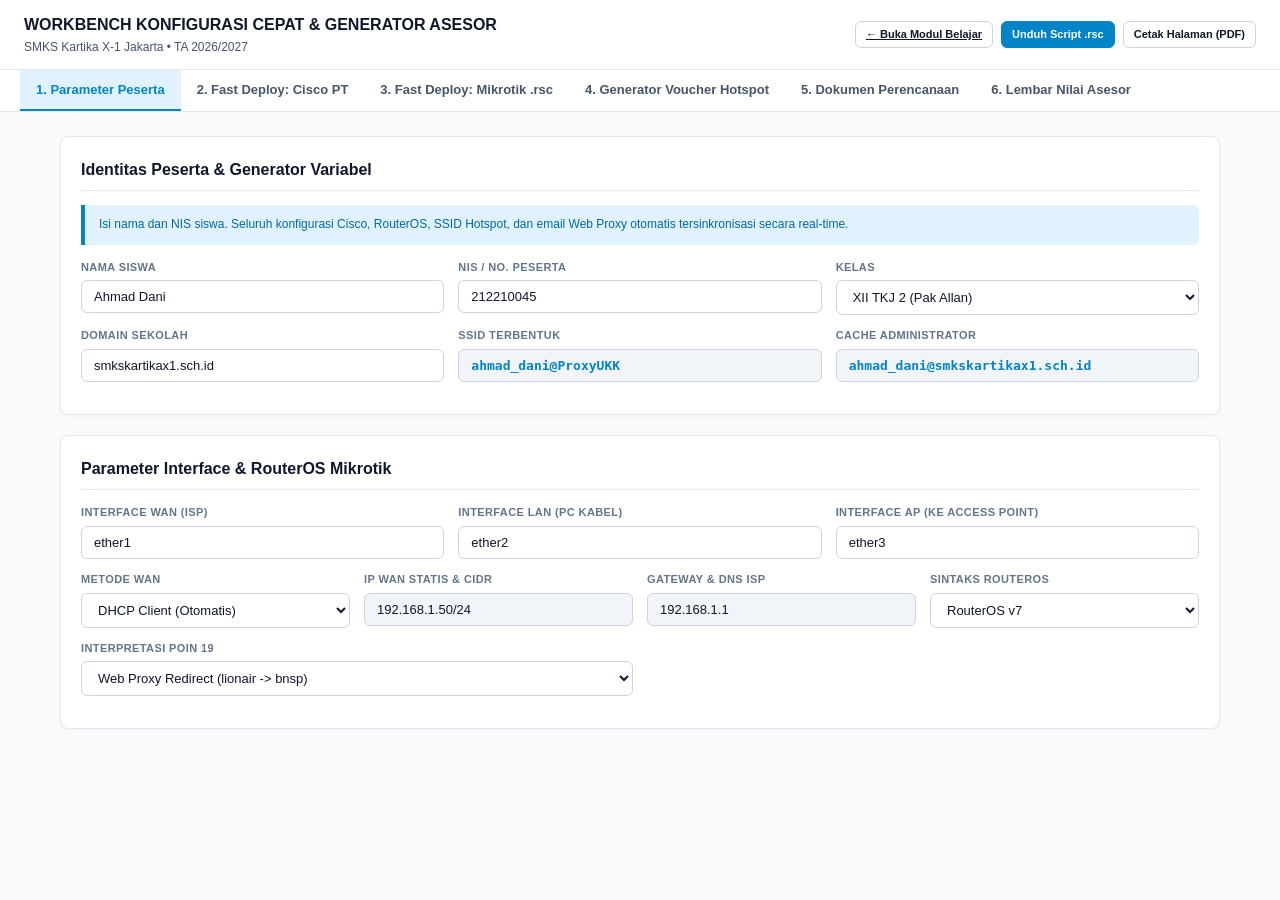
==== commit 0c7221ef: "fix: rubric score total 100, wan static mode, topology diagrams, drop quic, PT laptop wireless" ====
--- a/cheat-konfigurasi.html
+++ b/cheat-konfigurasi.html
@@ -18,8 +18,6 @@
   --primary: #0284c7;
   --primary-hover: #0369a1;
   --primary-subtle: #e0f2fe;
-  --green: #15803d;
-  --amber: #b45309;
   --font-sans: -apple-system, BlinkMacSystemFont, "Segoe UI", Roboto, "Helvetica Neue", Arial, sans-serif;
   --font-mono: ui-monospace, SFMono-Regular, Menlo, Monaco, Consolas, monospace;
 }
@@ -122,9 +120,10 @@
 
 .grid-3 { display: grid; grid-template-columns: repeat(3, 1fr); gap: 14px; }
 .grid-2 { display: grid; grid-template-columns: repeat(2, 1fr); gap: 14px; }
+.grid-4 { display: grid; grid-template-columns: repeat(4, 1fr); gap: 14px; }
 
 @media (max-width: 768px) {
-  .grid-3, .grid-2 { grid-template-columns: 1fr; }
+  .grid-3, .grid-2, .grid-4 { grid-template-columns: 1fr; }
 }
 
 .form-group { margin-bottom: 12px; }
@@ -217,6 +216,22 @@
   margin: 0;
   white-space: pre-wrap;
   word-break: break-all;
+}
+
+/* SVG Topology Styles */
+.topo-svg-box {
+  background: #ffffff;
+  border: 1px solid var(--border-light);
+  border-radius: 6px;
+  padding: 16px;
+  margin: 12px 0 16px;
+  overflow-x: auto;
+}
+.topo-svg-box svg {
+  display: block;
+  margin: 0 auto;
+  max-width: 100%;
+  height: auto;
 }
 
 /* Table */
@@ -316,7 +331,7 @@
     <div class="card">
       <div class="card-title">Identitas Peserta &amp; Generator Variabel</div>
       <div class="callout">
-        Isi parameter nama dan NIS siswa. Seluruh konfigurasi Cisco, RouterOS, SSID Hotspot, dan email Web Proxy otomatis tersinkronisasi.
+        Isi nama dan NIS siswa. Seluruh konfigurasi Cisco, RouterOS, SSID Hotspot, dan email Web Proxy otomatis tersinkronisasi secara real-time.
       </div>
       <div class="grid-3">
         <div class="form-group">
@@ -367,21 +382,31 @@
           <input type="text" id="in_iface_ap" class="form-input" value="ether3" oninput="refreshAll()">
         </div>
       </div>
-      <div class="grid-3">
+      <div class="grid-4">
         <div class="form-group">
           <label>Metode WAN</label>
-          <select id="in_wan_mode" class="form-select" onchange="refreshAll()">
+          <select id="in_wan_mode" class="form-select" onchange="toggleWanMode(); refreshAll();">
             <option value="dhcp" selected>DHCP Client (Otomatis)</option>
-            <option value="static">IP Statis (192.168.1.50/24)</option>
+            <option value="static">IP Statis (Manual)</option>
           </select>
+        </div>
+        <div class="form-group" id="grp_wan_ip">
+          <label>IP WAN Statis &amp; CIDR</label>
+          <input type="text" id="in_wan_ip" class="form-input" value="192.168.1.50/24" oninput="refreshAll()" disabled style="background:#f1f5f9;">
+        </div>
+        <div class="form-group" id="grp_wan_gw">
+          <label>Gateway &amp; DNS ISP</label>
+          <input type="text" id="in_wan_gw" class="form-input" value="192.168.1.1" oninput="refreshAll()" disabled style="background:#f1f5f9;">
         </div>
         <div class="form-group">
           <label>Sintaks RouterOS</label>
           <select id="in_ros_ver" class="form-select" onchange="refreshAll()">
-            <option value="v7" selected>RouterOS v7 (Rekomendasi Terkini)</option>
-            <option value="v6">RouterOS v6 (Legacy NTP)</option>
+            <option value="v7" selected>RouterOS v7</option>
+            <option value="v6">RouterOS v6 (Legacy)</option>
           </select>
         </div>
+      </div>
+      <div class="grid-2">
         <div class="form-group">
           <label>Interpretasi Poin 19</label>
           <select id="in_poin19" class="form-select" onchange="refreshAll()">
@@ -395,6 +420,100 @@
 
   <!-- PANE 2: CISCO -->
   <div id="pane-cisco" class="pane">
+    <div class="card">
+      <div class="card-title">
+        <span>Diagram Topologi WAN Cisco Packet Tracer (Paket B)</span>
+      </div>
+      <div class="topo-svg-box">
+        <svg viewBox="0 0 900 260" width="900" height="260" xmlns="http://www.w3.org/2000/svg">
+          <!-- Background Zones -->
+          <rect x="20" y="20" width="380" height="220" rx="8" fill="#f8fafc" stroke="#cbd5e1" stroke-dasharray="4"/>
+          <text x="35" y="42" font-size="12" font-weight="bold" fill="#0369a1">KANTOR PUSAT (JAKARTA)</text>
+          
+          <rect x="500" y="20" width="380" height="220" rx="8" fill="#f8fafc" stroke="#cbd5e1" stroke-dasharray="4"/>
+          <text x="515" y="42" font-size="12" font-weight="bold" fill="#0369a1">KANTOR CABANG (BANDUNG)</text>
+
+          <!-- Cloud WAN Center -->
+          <rect x="380" y="80" width="140" height="60" rx="8" fill="#e0f2fe" stroke="#0284c7" stroke-width="2"/>
+          <text x="450" y="105" font-size="12" font-weight="bold" text-anchor="middle" fill="#0f172a">Cloud0</text>
+          <text x="450" y="122" font-size="10" text-anchor="middle" fill="#64748b">Frame Relay WAN</text>
+
+          <!-- Router 0 -->
+          <rect x="180" y="60" width="130" height="50" rx="6" fill="#ffffff" stroke="#334155" stroke-width="2"/>
+          <text x="245" y="82" font-size="12" font-weight="bold" text-anchor="middle" fill="#0f172a">Router0 (HQ)</text>
+          <text x="245" y="98" font-size="9" text-anchor="middle" fill="#64748b">Fa0/0 RoAS | Se0/1/0</text>
+
+          <!-- Router 1 -->
+          <rect x="590" y="60" width="130" height="50" rx="6" fill="#ffffff" stroke="#334155" stroke-width="2"/>
+          <text x="655" y="82" font-size="12" font-weight="bold" text-anchor="middle" fill="#0f172a">Router1 (Branch)</text>
+          <text x="655" y="98" font-size="9" text-anchor="middle" fill="#64748b">Fa0/0 RoAS | Se0/1/0</text>
+
+          <!-- Serial Lines -->
+          <path d="M 310 85 Q 345 75 380 95" fill="none" stroke="#dc2626" stroke-width="2"/>
+          <text x="345" y="75" font-size="9" fill="#dc2626" font-weight="bold">10.10.10.1 (DTE)</text>
+          <text x="365" y="110" font-size="8" fill="#64748b">Se0: 101 (DCE)</text>
+
+          <path d="M 520 95 Q 555 75 590 85" fill="none" stroke="#dc2626" stroke-width="2"/>
+          <text x="545" y="75" font-size="9" fill="#dc2626" font-weight="bold">10.10.10.2 (DTE)</text>
+          <text x="500" y="110" font-size="8" fill="#64748b">Se1: 201 (DCE)</text>
+
+          <!-- Switches HQ -->
+          <rect x="60" y="145" width="115" height="36" rx="4" fill="#ffffff" stroke="#64748b"/>
+          <text x="117" y="162" font-size="10" font-weight="bold" text-anchor="middle">SW-HQ-Server</text>
+          <text x="117" y="174" font-size="8" fill="#0284c7" text-anchor="middle">VLAN 10 (192.168.1.0/24)</text>
+
+          <rect x="220" y="145" width="115" height="36" rx="4" fill="#ffffff" stroke="#64748b"/>
+          <text x="277" y="162" font-size="10" font-weight="bold" text-anchor="middle">SW-HQ-ADM</text>
+          <text x="277" y="174" font-size="8" fill="#d97706" text-anchor="middle">VLAN 20 (192.168.2.0/24)</text>
+
+          <!-- Switches Branch -->
+          <rect x="570" y="145" width="115" height="36" rx="4" fill="#ffffff" stroke="#64748b"/>
+          <text x="627" y="162" font-size="10" font-weight="bold" text-anchor="middle">SW-BR-Finance</text>
+          <text x="627" y="174" font-size="8" fill="#0284c7" text-anchor="middle">VLAN 10 (192.168.10.0/24)</text>
+
+          <rect x="730" y="145" width="115" height="36" rx="4" fill="#ffffff" stroke="#64748b"/>
+          <text x="787" y="162" font-size="10" font-weight="bold" text-anchor="middle">SW-BR-ADM</text>
+          <text x="787" y="174" font-size="8" fill="#d97706" text-anchor="middle">VLAN 20 (192.168.20.0/24)</text>
+
+          <!-- Trunk Cables -->
+          <line x1="220" y1="110" x2="140" y2="145" stroke="#0f172a" stroke-width="2"/>
+          <text x="165" y="125" font-size="8" fill="#475569">Trunk</text>
+          <line x1="175" y1="163" x2="220" y2="163" stroke="#0f172a" stroke-width="2" stroke-dasharray="3"/>
+          <text x="195" y="158" font-size="8" fill="#475569">Cross</text>
+
+          <line x1="630" y1="110" x2="630" y2="145" stroke="#0f172a" stroke-width="2"/>
+          <text x="635" y="130" font-size="8" fill="#475569">Trunk</text>
+          <line x1="685" y1="163" x2="730" y2="163" stroke="#0f172a" stroke-width="2" stroke-dasharray="3"/>
+          <text x="700" y="158" font-size="8" fill="#475569">Cross</text>
+
+          <!-- Devices End -->
+          <rect x="40" y="200" width="85" height="24" rx="3" fill="#e2e8f0" stroke="#94a3b8"/>
+          <text x="82" y="215" font-size="8" text-anchor="middle">Server0 (.1.100)</text>
+
+          <rect x="135" y="200" width="60" height="24" rx="3" fill="#e2e8f0" stroke="#94a3b8"/>
+          <text x="165" y="215" font-size="8" text-anchor="middle">PC0 (Srv)</text>
+
+          <rect x="220" y="200" width="55" height="24" rx="3" fill="#e2e8f0" stroke="#94a3b8"/>
+          <text x="247" y="215" font-size="8" text-anchor="middle">PC / Print</text>
+
+          <rect x="285" y="200" width="55" height="24" rx="3" fill="#e0f2fe" stroke="#0284c7"/>
+          <text x="312" y="215" font-size="8" text-anchor="middle">AP0 (WLAN)</text>
+
+          <rect x="560" y="200" width="65" height="24" rx="3" fill="#e2e8f0" stroke="#94a3b8"/>
+          <text x="592" y="215" font-size="8" text-anchor="middle">PC/Laptop</text>
+
+          <rect x="635" y="200" width="50" height="24" rx="3" fill="#e2e8f0" stroke="#94a3b8"/>
+          <text x="660" y="215" font-size="8" text-anchor="middle">Printer0</text>
+
+          <rect x="720" y="200" width="60" height="24" rx="3" fill="#e2e8f0" stroke="#94a3b8"/>
+          <text x="750" y="215" font-size="8" text-anchor="middle">PC1/PC2</text>
+
+          <rect x="790" y="200" width="60" height="24" rx="3" fill="#e0f2fe" stroke="#0284c7"/>
+          <text x="820" y="215" font-size="8" text-anchor="middle">AP1 (WLAN)</text>
+        </svg>
+      </div>
+    </div>
+
     <div class="card">
       <div class="card-title">
         <span>Router0: Head Office (Jakarta)</span>
@@ -452,6 +571,54 @@
   <div id="pane-mikrotik" class="pane">
     <div class="card">
       <div class="card-title">
+        <span>Diagram Topologi Mikrotik &amp; Kabel LAN (Paket C)</span>
+      </div>
+      <div class="topo-svg-box">
+        <svg viewBox="0 0 800 200" width="800" height="200" xmlns="http://www.w3.org/2000/svg">
+          <!-- ISP Cloud -->
+          <rect x="40" y="70" width="110" height="50" rx="8" fill="#e0f2fe" stroke="#0284c7" stroke-width="2"/>
+          <text x="95" y="93" font-size="11" font-weight="bold" text-anchor="middle">ISP Internet</text>
+          <text x="95" y="108" font-size="9" fill="#64748b" text-anchor="middle">Gateway / DHCP</text>
+
+          <!-- Router MikroTik -->
+          <rect x="230" y="55" width="160" height="80" rx="8" fill="#ffffff" stroke="#0f172a" stroke-width="2"/>
+          <text x="310" y="80" font-size="13" font-weight="bold" text-anchor="middle">MikroTik Router</text>
+          <text x="310" y="96" font-size="9" fill="#0284c7" text-anchor="middle">NAT &bull; Firewall &bull; Proxy &bull; Hotspot</text>
+          <text x="310" y="112" font-size="8" fill="#64748b" text-anchor="middle">ether1: WAN | ether2: LAN | ether3: AP</text>
+
+          <!-- Cable Lines -->
+          <line x1="150" y1="95" x2="230" y2="95" stroke="#0284c7" stroke-width="2"/>
+          <text x="180" y="88" font-size="9" fill="#0284c7" font-weight="bold">ether1</text>
+
+          <line x1="390" y1="80" x2="490" y2="50" stroke="#0f172a" stroke-width="2"/>
+          <text x="440" y="58" font-size="9" font-weight="bold">ether2 (LAN)</text>
+
+          <line x1="390" y1="110" x2="490" y2="140" stroke="#0f172a" stroke-width="2"/>
+          <text x="440" y="132" font-size="9" font-weight="bold">ether3 (WLAN)</text>
+
+          <!-- Switch & LAN PC -->
+          <rect x="490" y="30" width="110" height="40" rx="4" fill="#ffffff" stroke="#64748b"/>
+          <text x="545" y="48" font-size="10" font-weight="bold" text-anchor="middle">Switch LAN</text>
+          <text x="545" y="60" font-size="8" fill="#64748b" text-anchor="middle">192.168.50.1/25</text>
+
+          <line x1="600" y1="50" x2="660" y2="50" stroke="#0f172a" stroke-width="1.5"/>
+          <rect x="660" y="35" width="100" height="30" rx="4" fill="#f1f5f9" stroke="#94a3b8"/>
+          <text x="710" y="52" font-size="9" font-weight="bold" text-anchor="middle">PC Client (.2-.100)</text>
+
+          <!-- AP & Mobile Phone -->
+          <rect x="490" y="120" width="110" height="40" rx="4" fill="#e0f2fe" stroke="#0284c7"/>
+          <text x="545" y="138" font-size="10" font-weight="bold" text-anchor="middle">Access Point</text>
+          <text x="545" y="150" font-size="8" fill="#64748b" text-anchor="middle">192.168.20.1/24</text>
+
+          <path d="M 605 135 A 8 8 0 0 1 615 145 M 610 130 A 15 15 0 0 1 625 150" fill="none" stroke="#0284c7" stroke-width="1.5"/>
+          <rect x="660" y="125" width="100" height="30" rx="4" fill="#f1f5f9" stroke="#94a3b8"/>
+          <text x="710" y="142" font-size="9" font-weight="bold" text-anchor="middle">Smartphone Hotspot</text>
+        </svg>
+      </div>
+    </div>
+
+    <div class="card">
+      <div class="card-title">
         <span>Full RouterOS Configuration Script (.rsc) - Poin 1 s/d 19</span>
         <div style="display:flex; gap:8px;">
           <button class="btn btn-sm btn-primary" onclick="copyBox('box_mikrotik_rsc')">Salin Script</button>
@@ -459,7 +626,7 @@
         </div>
       </div>
       <div class="callout">
-        Script di bawah ini siap langsung di-paste ke <strong>New Terminal</strong> WinBox atau diupload ke menu <strong>Files</strong> lalu jalankan <code>/import file-name=UKK.rsc</code>.
+        Script di bawah ini siap ditempel ke <strong>New Terminal</strong> WinBox atau diimport via menu <strong>Files</strong> (<code>/import file-name=UKK.rsc</code>).
       </div>
       <div class="code-container">
         <div class="code-bar">RouterOS <span id="lbl_ros">v7</span> &bull; 19 Poin UKK Soal Paket C</div>
@@ -498,17 +665,53 @@
       <p style="font-size:9pt; margin:0; color:#555;">SMKS KARTIKA X-1 JAKARTA &bull; TEKNIK KOMPUTER DAN JARINGAN</p>
     </div>
 
+    <!-- BAGIAN 1: PAKET B -->
     <div class="card">
       <div class="card-title">
-        <span>Dokumen Perencanaan Kantor PT. Teknologi Warungpedia (Gedung 4 Lantai)</span>
+        <span>BAGIAN 1: SPESIFIKASI &amp; PERENCANAAN WAN (PT. DIGITAL TECHNO INDONESIA)</span>
         <button class="btn btn-sm no-print" onclick="window.print()">Cetak Halaman (PDF)</button>
+      </div>
+
+      <div style="font-weight:700; margin-bottom:6px; font-size:13px;">1. Bill of Materials (Daftar Perangkat Jaringan Multi-Vendor)</div>
+      <table class="data-table">
+        <thead>
+          <tr><th>No</th><th>Perangkat</th><th>Vendor / Model</th><th>Kapasitas / Port</th><th>Jumlah</th><th>Penempatan</th></tr>
+        </thead>
+        <tbody>
+          <tr><td>1</td><td>Router WAN HQ</td><td>Cisco 2811 + WIC-2T</td><td>2x FastEthernet, 2x Serial WAN</td><td>1 Unit</td><td>Ruang Server (Jakarta)</td></tr>
+          <tr><td>2</td><td>Router WAN Branch</td><td>Cisco 2811 + WIC-2T</td><td>2x FastEthernet, 2x Serial WAN</td><td>1 Unit</td><td>Ruang Finance (Bandung)</td></tr>
+          <tr><td>3</td><td>Switch Distribusi</td><td>Cisco Catalyst 2960 / Switch-PT</td><td>24-Port 10/100 FastEthernet</td><td>4 Unit</td><td>2x Jakarta, 2x Bandung</td></tr>
+          <tr><td>4</td><td>Cloud WAN Switch</td><td>Cloud-PT (Frame Relay)</td><td>Multi-port Serial (DLCI 101/201)</td><td>1 Unit</td><td>Backbone WAN ISP</td></tr>
+          <tr><td>5</td><td>Server Komputer</td><td>Dedicated Server-PT (Linux OS)</td><td>1x FastEthernet (DNS/Web/Mail)</td><td>1 Unit</td><td>Ruang Server Jakarta</td></tr>
+          <tr><td>6</td><td>Access Point Hotspot</td><td>Linksys / Cisco WAP-PT</td><td>802.11b/g 54 Mbps Access Point</td><td>2 Unit</td><td>Ruang Publik (JKT &amp; BDG)</td></tr>
+          <tr><td>7</td><td>Workstation &amp; Mobile</td><td>PC, Laptop (WPC300N), Smartphone</td><td>Windows OS, Browser, Mail Client</td><td>16 Unit</td><td>Area Kerja &amp; Publik</td></tr>
+        </tbody>
+      </table>
+
+      <div style="font-weight:700; margin:14px 0 6px; font-size:13px;">2. Rancangan Kebutuhan Perkabelan Jaringan (Cabling Plan)</div>
+      <table class="data-table">
+        <thead>
+          <tr><th>Jenis Kabel</th><th>Standar / Konektor</th><th>Titik Sambung (Dari &rarr; Ke)</th><th>Perkiraan Panjang</th></tr>
+        </thead>
+        <tbody>
+          <tr><td>Serial WAN (DCE/DTE)</td><td>Smart Serial V.35 / DB60</td><td>Cloud0 (Serial0 &amp; Serial1) &rarr; Router0 &amp; Router1 (Se0/1/0)</td><td>2 Jalur WAN</td></tr>
+          <tr><td>UTP Straight-Through</td><td>TIA/EIA-568B &bull; RJ-45</td><td>Router (Fa0/0) &rarr; Switch (Fa0/1), Switch &rarr; PC / Server0 / AP</td><td>12 Jalur Drop Cable</td></tr>
+          <tr><td>UTP Cross-Over</td><td>TIA/EIA-568A ke 568B &bull; RJ-45</td><td>Switch_HQ_Server (Fa1/1) &rarr; Switch_HQ_ADM (Fa0/1)<br>Switch_BR_Finance (Fa1/1) &rarr; Switch_BR_ADM (Fa0/1)</td><td>2 Jalur Backbone Inter-Switch</td></tr>
+        </tbody>
+      </table>
+    </div>
+
+    <!-- BAGIAN 2: PAKET C -->
+    <div class="card">
+      <div class="card-title">
+        <span>BAGIAN 2: PERENCANAAN GEDUNG 4 LANTAI (PT. TEKNOLOGI WARUNGPEDIA)</span>
       </div>
 
       <p style="font-size:13px; margin-bottom:12px;">
         <strong>Data Survei:</strong> 1 Gedung 4 Lantai, 8 Ruangan (2 ruangan per lantai), 3 client per ruangan = total 24 client PC terhubung ke Web Proxy &amp; Mail Server.
       </p>
 
-      <div style="font-weight:700; margin-bottom:6px; font-size:13px;">1. Bill of Materials (Daftar Kebutuhan Perangkat Keras)</div>
+      <div style="font-weight:700; margin-bottom:6px; font-size:13px;">1. Bill of Materials Gedung 4 Lantai</div>
       <table class="data-table">
         <thead>
           <tr><th>No</th><th>Perangkat</th><th>Spesifikasi</th><th>Jumlah</th><th>Peruntukan</th></tr>
@@ -549,6 +752,27 @@
       </table>
     </div>
 
+    <!-- BAGIAN 3: MASTER TABEL IP -->
+    <div class="card">
+      <div class="card-title">
+        <span>BAGIAN 3: MASTER DOKUMENTASI PENGALAMATAN IP (ADDRESSING PLAN)</span>
+      </div>
+      <table class="data-table">
+        <thead>
+          <tr><th>Paket / Lokasi</th><th>Subnet / VLAN</th><th>Network Address</th><th>Subnet Mask</th><th>IP Gateway</th><th>Alokasi Host / DHCP Range</th></tr>
+        </thead>
+        <tbody>
+          <tr><td><strong>Paket B (WAN)</strong></td><td>WAN Frame Relay</td><td>10.10.10.0/24</td><td>255.255.255.0</td><td>-</td><td>HQ: 10.10.10.1 &bull; Branch: 10.10.10.2</td></tr>
+          <tr><td><strong>Paket B (Pusat)</strong></td><td>VLAN 10 (Server)</td><td>192.168.1.0/24</td><td>255.255.255.0</td><td>192.168.1.1</td><td>.1.2 - .1.99 (DHCP), .1.100 (Server0 Static)</td></tr>
+          <tr><td><strong>Paket B (Pusat)</strong></td><td>VLAN 20 (ADM/Publik)</td><td>192.168.2.0/24</td><td>255.255.255.0</td><td>192.168.2.1</td><td>.2.2 - .2.254 (DHCP)</td></tr>
+          <tr><td><strong>Paket B (Cabang)</strong></td><td>VLAN 10 (Finance)</td><td>192.168.10.0/24</td><td>255.255.255.0</td><td>192.168.10.1</td><td>.10.2 - .10.254 (DHCP)</td></tr>
+          <tr><td><strong>Paket B (Cabang)</strong></td><td>VLAN 20 (ADM/Publik)</td><td>192.168.20.0/24</td><td>255.255.255.0</td><td>192.168.20.1</td><td>.20.2 - .20.254 (DHCP)</td></tr>
+          <tr><td><strong>Paket C (LAN)</strong></td><td>Kabel ether2</td><td>192.168.50.0/25</td><td>255.255.255.128</td><td>192.168.50.1</td><td>192.168.50.2 - 192.168.50.100 (99 Client)</td></tr>
+          <tr><td><strong>Paket C (WLAN)</strong></td><td>Hotspot ether3</td><td>192.168.20.0/24</td><td>255.255.255.0</td><td>192.168.20.1</td><td>192.168.20.2 - 192.168.20.100 (99 Client)</td></tr>
+        </tbody>
+      </table>
+    </div>
+
     <div class="print-sign">
       <div class="sig-box">
         <div>Peserta Ujian,</div>
@@ -574,11 +798,11 @@
 
     <div class="card">
       <div class="card-title">
-        <span>Ceklis Verifikasi Asesor &amp; Kalkulator Nilai</span>
+        <span>Ceklis Verifikasi Asesor &amp; Kalkulator Nilai (Total: 100 Poin)</span>
         <button class="btn btn-sm no-print" onclick="window.print()">Cetak Lembar Nilai</button>
       </div>
 
-      <div style="font-weight:700; margin-bottom:6px; font-size:13px;">A. Verifikasi Paket B: Cisco Packet Tracer (50%)</div>
+      <div style="font-weight:700; margin-bottom:6px; font-size:13px;">A. Verifikasi Paket B: Cisco Packet Tracer (Bobot: 50 Poin)</div>
       <table class="data-table">
         <thead>
           <tr><th width="40">Cek</th><th>Komponen Pengujian</th><th>Hasil yang Diharapkan</th><th width="60">Skor</th></tr>
@@ -591,19 +815,19 @@
         </tbody>
       </table>
 
-      <div style="font-weight:700; margin:14px 0 6px; font-size:13px;">B. Verifikasi Paket C: Mikrotik &amp; Kabel LAN (50%)</div>
+      <div style="font-weight:700; margin:14px 0 6px; font-size:13px;">B. Verifikasi Paket C: Mikrotik &amp; Kabel LAN (Bobot: 50 Poin)</div>
       <table class="data-table">
         <thead>
           <tr><th width="40">Cek</th><th>Komponen Pengujian</th><th>Hasil yang Diharapkan</th><th width="60">Skor</th></tr>
         </thead>
         <tbody>
-          <tr><td><input type="checkbox" onchange="calcScore()"></td><td>Fisik 2 Kabel UTP Straight</td><td>Lampu 1-8 pada Cable Tester menyala hijau berurutan</td><td>10</td></tr>
+          <tr><td><input type="checkbox" onchange="calcScore()"></td><td>Fisik 2 Kabel UTP Straight</td><td>Lampu 1-8 pada Cable Tester menyala hijau berurutan</td><td>5</td></tr>
           <tr><td><input type="checkbox" onchange="calcScore()"></td><td>LAN DHCP Pool 99 Client</td><td>Client kabel menerima IP dari range 192.168.50.2-192.168.50.100</td><td>5</td></tr>
           <tr><td><input type="checkbox" onchange="calcScore()"></td><td>Blokir Ping Router (Poin 8)</td><td>IP .2-.50 RTO ping router, sedangkan .51-.100 berhasil reply</td><td>5</td></tr>
           <tr><td><input type="checkbox" onchange="calcScore()"></td><td>Blokir Ping Wireless (Poin 9)</td><td>IP .51-.100 RTO ping ke arah client wireless 192.168.20.0/24</td><td>5</td></tr>
           <tr><td><input type="checkbox" onchange="calcScore()"></td><td>Logging Akses ke Disk (Poin 10)</td><td>Log akses router tercatat dan tersimpan di media disk</td><td>5</td></tr>
           <tr><td><input type="checkbox" onchange="calcScore()"></td><td>Hotspot Mikhmon (Poin 14)</td><td>Login captive portal aktif, limit 5M/10m &amp; 2M/5m berfungsi</td><td>5</td></tr>
-          <tr><td><input type="checkbox" onchange="calcScore()"></td><td>Blokir Situs www.detik.com (Poin 16)</td><td>Akses web detik.com terblokir (Access Denied / Reset)</td><td>5</td></tr>
+          <tr><td><input type="checkbox" onchange="calcScore()"></td><td>Blokir Situs www.detik.com (Poin 16)</td><td>Akses web detik.com terblokir (Access Denied / TLS drop)</td><td>5</td></tr>
           <tr><td><input type="checkbox" onchange="calcScore()"></td><td>Blokir File .mp3 &amp; .mkv (Poin 17)</td><td>Download file .mp3 / .mkv digagalkan error 403 Forbidden</td><td>5</td></tr>
           <tr><td><input type="checkbox" onchange="calcScore()"></td><td>Blokir Konten "games" (Poin 18)</td><td>URL dengan kata "games" langsung diblokir proxy/firewall</td><td>5</td></tr>
           <tr><td><input type="checkbox" onchange="calcScore()"></td><td>Redirect lionair ke bnsp (Poin 19)</td><td>Akses lionair.co.id otomatis dialihkan ke bnsp.go.id</td><td>5</td></tr>
@@ -650,6 +874,8 @@
   iface_lan: 'ether2',
   iface_ap: 'ether3',
   wan_mode: 'dhcp',
+  wan_ip: '192.168.1.50/24',
+  wan_gw: '192.168.1.1',
   ros_ver: 'v7',
   poin19: 'redirect'
 };
@@ -666,6 +892,15 @@
 
 function saveData(d) {
   localStorage.setItem('ukk_cheat_st', JSON.stringify(d));
+}
+
+function toggleWanMode() {
+  const mode = document.getElementById('in_wan_mode').value;
+  const isStatic = (mode === 'static');
+  document.getElementById('in_wan_ip').disabled = !isStatic;
+  document.getElementById('in_wan_gw').disabled = !isStatic;
+  document.getElementById('in_wan_ip').style.background = isStatic ? '#ffffff' : '#f1f5f9';
+  document.getElementById('in_wan_gw').style.background = isStatic ? '#ffffff' : '#f1f5f9';
 }
 
 function switchPane(id) {
@@ -755,7 +990,8 @@
 
 function calcScore() {
   const cbs = document.querySelectorAll('#pane-rubrik input[type="checkbox"]');
-  const weights = [10, 15, 10, 15, 10, 5, 5, 5, 5, 5, 5, 5, 5, 5];
+  // 4 items Paket B (10, 15, 10, 15 = 50) + 10 items Paket C (5 * 10 = 50) = 100
+  const weights = [10, 15, 10, 15, 5, 5, 5, 5, 5, 5, 5, 5, 5, 5];
   let tot = 0;
   cbs.forEach((cb, i) => { if (cb.checked) tot += weights[i] || 0; });
   
@@ -788,6 +1024,8 @@
     iface_lan: document.getElementById('in_iface_lan').value || 'ether2',
     iface_ap: document.getElementById('in_iface_ap').value || 'ether3',
     wan_mode: document.getElementById('in_wan_mode').value,
+    wan_ip: document.getElementById('in_wan_ip').value || '192.168.1.50/24',
+    wan_gw: document.getElementById('in_wan_gw').value || '192.168.1.1',
     ros_ver: document.getElementById('in_ros_ver').value,
     poin19: document.getElementById('in_poin19').value
   };
@@ -929,6 +1167,8 @@
 
 function renderMikrotik(st, slug, adminMail) {
   const isV7 = st.ros_ver === 'v7';
+  const isStatic = st.wan_mode === 'static';
+
   let rsc = `# ========================================================
 # MIKROTIK ROUTEROS SCRIPT - SOAL UKK PAKET C
 # Peserta: ${st.nama} (${st.kelas}) - NIS: ${st.nis}
@@ -938,9 +1178,16 @@
 /system identity set name="UKK-${slug}"
 
 # 1. DNS ISP
-/ip dns set allow-remote-requests=yes cache-size=2048KiB
-
-# 2. NTP CLIENT & CLOCK
+`;
+
+  if (isStatic) {
+    rsc += `/ip dns set allow-remote-requests=yes servers=${st.wan_gw} cache-size=2048KiB\n`;
+  } else {
+    rsc += `/ip dns set allow-remote-requests=yes cache-size=2048KiB\n`;
+  }
+
+  rsc += `
+# 2. NTP CLIENT & CLOCK (TIMEZONE JAKARTA)
 /system clock set time-zone-name=Asia/Jakarta
 `;
   if (isV7) {
@@ -953,11 +1200,18 @@
 # 3. WEB PROXY
 /ip proxy set enabled=yes port=8080 cache-administrator="${adminMail}" max-cache-size=none cache-on-disk=no
 
-# 4 & 5. WAN & NAT MASQUERADE
-/ip dhcp-client add interface=${st.iface_wan} disabled=no use-peer-dns=yes use-peer-ntp=yes add-default-route=yes comment="Poin 4-5"
-/ip firewall nat add chain=srcnat out-interface=${st.iface_wan} action=masquerade comment="NAT Internet"
-
-# 6 & 7. JARINGAN LOKAL (LAN 192.168.50.1/25) POOL 99 CLIENT
+# 4 & 5. JARINGAN INTERNET (WAN) & NAT MASQUERADE
+`;
+
+  if (isStatic) {
+    rsc += `/ip address add address=${st.wan_ip} interface=${st.iface_wan} comment="Poin 4: IP Internet Static"\n/ip route add gateway=${st.wan_gw} comment="Poin 5: Gateway ISP"\n`;
+  } else {
+    rsc += `/ip dhcp-client add interface=${st.iface_wan} disabled=no use-peer-dns=yes use-peer-ntp=yes add-default-route=yes comment="Poin 4-5"\n`;
+  }
+
+  rsc += `/ip firewall nat add chain=srcnat out-interface=${st.iface_wan} action=masquerade comment="NAT Internet"
+
+# 6 & 7. JARINGAN LOKAL (LAN 192.168.50.1/25) POOL 99 CLIENT (.2 s/d .100)
 /ip address add address=192.168.50.1/25 interface=${st.iface_lan} comment="Poin 6"
 /ip pool add name=dhcp-pool-lan ranges=192.168.50.2-192.168.50.100 comment="Poin 7"
 /ip dhcp-server add name=dhcp-lan interface=${st.iface_lan} address-pool=dhcp-pool-lan lease-time=8h disabled=no
@@ -991,14 +1245,15 @@
 /ip firewall filter add chain=forward src-address=192.168.20.0/24 out-interface=${st.iface_wan} time=16h-1d,sun,mon,tue,wed,thu,fri,sat action=drop comment="Poin 15: Blokir Malam"
 /ip firewall filter add chain=forward src-address=192.168.20.0/24 out-interface=${st.iface_wan} time=0s-7h,sun,mon,tue,wed,thu,fri,sat action=drop comment="Poin 15: Blokir Pagi"
 
-# 16. BLOKIR HTTPS DETIK.COM
+# 16. BLOKIR HTTPS DETIK.COM & DROP QUIC/UDP443 AGAR FALLBACK KE TCP
+/ip firewall filter add chain=forward protocol=udp dst-port=443 src-address=192.168.20.0/24 action=drop comment="Poin 16: Drop QUIC WLAN"
+/ip firewall filter add chain=forward protocol=udp dst-port=443 src-address=192.168.50.0/25 action=drop comment="Poin 16: Drop QUIC LAN"
 /ip firewall filter add chain=forward protocol=tcp dst-port=443 tls-host="*detik.com*" action=drop comment="Poin 16: TLS Host detik.com"
-/ip firewall filter add chain=forward content="detik.com" action=drop comment="Poin 16: Content detik.com"
-
-# 18. BLOKIR KONTEN GAMES
-/ip firewall filter add chain=forward content="games" action=drop comment="Poin 18: Content games"
-
-# TRANSPARENT PROXY REDIRECT
+
+# 18. BLOKIR KONTEN GAMES VIA TLS-HOST HTTPS
+/ip firewall filter add chain=forward protocol=tcp dst-port=443 tls-host="*games*" action=drop comment="Poin 18: TLS Host games"
+
+# TRANSPARENT PROXY REDIRECT (PORT 80 HTTP KE 8080)
 /ip firewall nat add chain=dstnat protocol=tcp dst-port=80 in-interface=${st.iface_lan} action=redirect to-ports=8080 comment="Redirect LAN ke Proxy"
 /ip firewall nat add chain=dstnat protocol=tcp dst-port=80 in-interface=${st.iface_ap} action=redirect to-ports=8080 comment="Redirect WLAN ke Proxy"
 
@@ -1006,7 +1261,8 @@
 /ip proxy access add dst-host="*detik.com*" action=deny comment="Poin 16: Blokir Situs"
 /ip proxy access add path="*.mp3*" action=deny comment="Poin 17: Blokir MP3"
 /ip proxy access add path="*.mkv*" action=deny comment="Poin 17: Blokir MKV"
-/ip proxy access add path="*games*" action=deny comment="Poin 18: Blokir Games"
+/ip proxy access add path="*games*" action=deny comment="Poin 18: Blokir Games (Proxy Path)"
+/ip proxy access add dst-host="*games*" action=deny comment="Poin 18: Blokir Games (Proxy Host)"
 `;
 
   if (st.poin19 === 'redirect') {
@@ -1034,9 +1290,12 @@
   document.getElementById('in_iface_lan').value = d.iface_lan;
   document.getElementById('in_iface_ap').value = d.iface_ap;
   document.getElementById('in_wan_mode').value = d.wan_mode;
+  document.getElementById('in_wan_ip').value = d.wan_ip || '192.168.1.50/24';
+  document.getElementById('in_wan_gw').value = d.wan_gw || '192.168.1.1';
   document.getElementById('in_ros_ver').value = d.ros_ver;
   document.getElementById('in_poin19').value = d.poin19;
 
+  toggleWanMode();
   generateVouchers();
   refreshAll();
 });
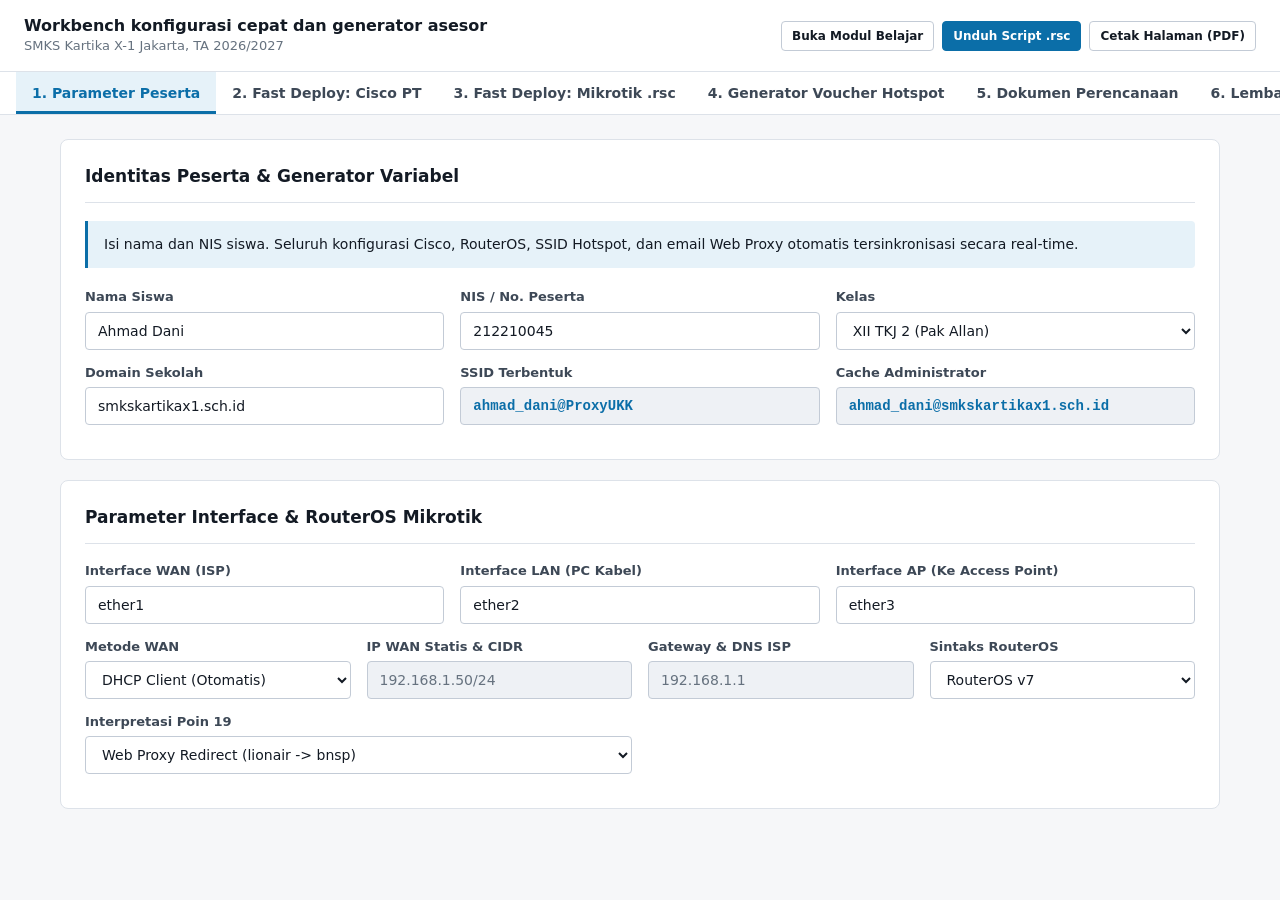
==== commit c807063e: "ui: shared stylesheet, readable type scale, scrollable tables/diagrams, sized svg boxes, mobile no-o" ====
--- a/cheat-konfigurasi.html
+++ b/cheat-konfigurasi.html
@@ -4,312 +4,17 @@
 <meta charset="UTF-8">
 <meta name="viewport" content="width=device-width, initial-scale=1.0">
 <title>Workbench Konfigurasi Cepat &amp; Generator Asesor UKK TKJ 26/27</title>
-<style>
-:root {
-  --bg-page: #f8fafc;
-  --bg-card: #ffffff;
-  --bg-subtle: #f1f5f9;
-  --bg-code: #0f172a;
-  --border-light: #e2e8f0;
-  --border-strong: #cbd5e1;
-  --text-main: #0f172a;
-  --text-muted: #475569;
-  --text-subtle: #64748b;
-  --primary: #0284c7;
-  --primary-hover: #0369a1;
-  --primary-subtle: #e0f2fe;
-  --font-sans: -apple-system, BlinkMacSystemFont, "Segoe UI", Roboto, "Helvetica Neue", Arial, sans-serif;
-  --font-mono: ui-monospace, SFMono-Regular, Menlo, Monaco, Consolas, monospace;
-}
-
-* { box-sizing: border-box; margin: 0; padding: 0; }
-body {
-  background: var(--bg-page);
-  color: var(--text-main);
-  font-family: var(--font-sans);
-  font-size: 14px;
-  line-height: 1.6;
-}
-
-header {
-  background: #ffffff;
-  border-bottom: 1px solid var(--border-light);
-  padding: 12px 24px;
-  position: sticky;
-  top: 0;
-  z-index: 50;
-  display: flex;
-  justify-content: space-between;
-  align-items: center;
-  flex-wrap: wrap;
-  gap: 12px;
-}
-.brand-block {
-  display: flex;
-  flex-direction: column;
-}
-.brand-title {
-  font-size: 16px;
-  font-weight: 700;
-  color: #0f172a;
-}
-.brand-sub {
-  font-size: 12px;
-  color: var(--text-muted);
-}
-.top-actions {
-  display: flex;
-  gap: 8px;
-}
-
-nav.tab-strip {
-  background: #ffffff;
-  border-bottom: 1px solid var(--border-light);
-  display: flex;
-  overflow-x: auto;
-  padding: 0 20px;
-}
-nav.tab-strip button {
-  background: transparent;
-  border: none;
-  border-bottom: 2px solid transparent;
-  color: var(--text-muted);
-  cursor: pointer;
-  font-size: 13px;
-  font-weight: 600;
-  padding: 12px 16px;
-  white-space: nowrap;
-  transition: all 0.15s ease;
-}
-nav.tab-strip button:hover { color: var(--text-main); }
-nav.tab-strip button.active {
-  color: var(--primary);
-  border-bottom-color: var(--primary);
-  background: var(--primary-subtle);
-}
-
-main {
-  max-width: 1200px;
-  margin: 0 auto;
-  padding: 24px 20px;
-}
-
-.pane { display: none; }
-.pane.active { display: block; }
-
-.card {
-  background: var(--bg-card);
-  border: 1px solid var(--border-light);
-  border-radius: 8px;
-  padding: 20px;
-  margin-bottom: 20px;
-  box-shadow: 0 1px 3px rgba(0,0,0,0.03);
-}
-
-.card-title {
-  font-size: 16px;
-  font-weight: 700;
-  color: #0f172a;
-  margin-bottom: 14px;
-  display: flex;
-  justify-content: space-between;
-  align-items: center;
-  border-bottom: 1px solid var(--border-light);
-  padding-bottom: 8px;
-}
-
-.grid-3 { display: grid; grid-template-columns: repeat(3, 1fr); gap: 14px; }
-.grid-2 { display: grid; grid-template-columns: repeat(2, 1fr); gap: 14px; }
-.grid-4 { display: grid; grid-template-columns: repeat(4, 1fr); gap: 14px; }
-
-@media (max-width: 768px) {
-  .grid-3, .grid-2, .grid-4 { grid-template-columns: 1fr; }
-}
-
-.form-group { margin-bottom: 12px; }
-.form-group label {
-  display: block;
-  font-size: 11px;
-  font-weight: 700;
-  text-transform: uppercase;
-  letter-spacing: 0.4px;
-  color: var(--text-subtle);
-  margin-bottom: 4px;
-}
-.form-input, .form-select {
-  width: 100%;
-  padding: 8px 12px;
-  border: 1px solid var(--border-strong);
-  border-radius: 6px;
-  font-size: 13px;
-  color: var(--text-main);
-  background: #ffffff;
-  outline: none;
-}
-.form-input:focus, .form-select:focus {
-  border-color: var(--primary);
-  box-shadow: 0 0 0 3px rgba(2, 132, 199, 0.12);
-}
-.input-preview {
-  background: var(--bg-subtle);
-  color: var(--primary);
-  font-family: var(--font-mono);
-  font-weight: 600;
-}
-
-.btn {
-  display: inline-flex;
-  align-items: center;
-  gap: 6px;
-  padding: 7px 14px;
-  font-size: 12px;
-  font-weight: 600;
-  border-radius: 6px;
-  cursor: pointer;
-  border: 1px solid var(--border-strong);
-  background: #ffffff;
-  color: var(--text-main);
-  transition: all 0.15s ease;
-}
-.btn:hover { background: var(--bg-subtle); }
-.btn-primary { background: var(--primary); color: #ffffff; border-color: var(--primary); }
-.btn-primary:hover { background: var(--primary-hover); }
-.btn-dark { background: #0f172a; color: #ffffff; border-color: #0f172a; }
-.btn-dark:hover { background: #1e293b; }
-.btn-sm { padding: 4px 10px; font-size: 11px; }
-
-.callout {
-  border-left: 4px solid var(--primary);
-  background: var(--primary-subtle);
-  padding: 10px 14px;
-  border-radius: 0 6px 6px 0;
-  margin-bottom: 14px;
-  font-size: 12px;
-  color: #0369a1;
-}
-
-/* Code Display Box */
-.code-container {
-  position: relative;
-  margin: 10px 0 16px;
-}
-.code-bar {
-  background: #090d16;
-  color: #94a3b8;
-  padding: 6px 12px;
-  font-family: var(--font-mono);
-  font-size: 11px;
-  border-radius: 6px 6px 0 0;
-  display: flex;
-  justify-content: space-between;
-  align-items: center;
-}
-pre.code-block {
-  background: var(--bg-code);
-  color: #f1f5f9;
-  font-family: var(--font-mono);
-  font-size: 12px;
-  line-height: 1.5;
-  padding: 14px;
-  border-radius: 0 0 6px 6px;
-  overflow-x: auto;
-  margin: 0;
-  white-space: pre-wrap;
-  word-break: break-all;
-}
-
-/* SVG Topology Styles */
-.topo-svg-box {
-  background: #ffffff;
-  border: 1px solid var(--border-light);
-  border-radius: 6px;
-  padding: 16px;
-  margin: 12px 0 16px;
-  overflow-x: auto;
-}
-.topo-svg-box svg {
-  display: block;
-  margin: 0 auto;
-  max-width: 100%;
-  height: auto;
-}
-
-/* Table */
-table.data-table {
-  width: 100%;
-  border-collapse: collapse;
-  font-size: 13px;
-  margin: 10px 0;
-}
-table.data-table th {
-  background: var(--bg-subtle);
-  border: 1px solid var(--border-light);
-  padding: 8px 12px;
-  font-weight: 600;
-  text-align: left;
-}
-table.data-table td {
-  border: 1px solid var(--border-light);
-  padding: 8px 12px;
-  color: var(--text-muted);
-}
-table.data-table tr:hover td { background: #f8fafc; }
-
-/* Voucher Mini Cards */
-.voucher-grid {
-  display: grid;
-  grid-template-columns: repeat(auto-fill, minmax(210px, 1fr));
-  gap: 12px;
-  margin-top: 14px;
-}
-.voucher-card {
-  background: #ffffff;
-  border: 2px dashed #94a3b8;
-  border-radius: 6px;
-  padding: 12px;
-  text-align: center;
-}
-.vc-title { font-size: 11px; font-weight: 700; color: #475569; text-transform: uppercase; }
-.vc-user { font-family: var(--font-mono); font-size: 16px; font-weight: 800; color: #0f172a; margin: 4px 0; }
-.vc-pass { font-family: var(--font-mono); font-size: 12px; color: var(--primary); }
-.vc-meta { font-size: 10px; color: #64748b; margin-top: 4px; border-top: 1px solid #e2e8f0; padding-top: 4px; }
-
-/* Print Styles */
-@media print {
-  body { background: #ffffff !important; font-size: 10pt; }
-  header, nav.tab-strip, .no-print, .btn { display: none !important; }
-  main { max-width: 100%; padding: 0; }
-  .pane { display: none !important; }
-  .pane.printable { display: block !important; }
-  .card { border: 1px solid #000 !important; box-shadow: none !important; page-break-inside: avoid; margin-bottom: 15px; }
-  .print-head {
-    display: block !important;
-    text-align: center;
-    border-bottom: 2px solid #000;
-    margin-bottom: 15px;
-    padding-bottom: 8px;
-  }
-  .print-sign {
-    display: flex !important;
-    justify-content: space-between;
-    margin-top: 36px;
-    page-break-inside: avoid;
-  }
-  .sig-box { text-align: center; width: 200px; }
-  .sig-space { height: 60px; }
-}
-.print-head, .print-sign { display: none; }
-</style>
+<link rel="stylesheet" href="style.css">
 </head>
 <body>
 
 <header>
   <div class="brand-block">
-    <div class="brand-title">WORKBENCH KONFIGURASI CEPAT &amp; GENERATOR ASESOR</div>
-    <div class="brand-sub">SMKS Kartika X-1 Jakarta &bull; TA 2026/2027</div>
+    <div class="brand-title">Workbench konfigurasi cepat dan generator asesor</div>
+    <div class="brand-sub">SMKS Kartika X-1 Jakarta, TA 2026/2027</div>
   </div>
   <div class="top-actions no-print">
-    <a href="modul-belajar.html" class="btn btn-sm">&larr; Buka Modul Belajar</a>
+    <a href="modul-belajar.html" class="btn btn-sm">Buka Modul Belajar</a>
     <button class="btn btn-sm btn-primary" onclick="downloadRSC()">Unduh Script .rsc</button>
     <button class="btn btn-sm" onclick="window.print()">Cetak Halaman (PDF)</button>
   </div>
@@ -392,11 +97,11 @@
         </div>
         <div class="form-group" id="grp_wan_ip">
           <label>IP WAN Statis &amp; CIDR</label>
-          <input type="text" id="in_wan_ip" class="form-input" value="192.168.1.50/24" oninput="refreshAll()" disabled style="background:#f1f5f9;">
+          <input type="text" id="in_wan_ip" class="form-input" value="192.168.1.50/24" oninput="refreshAll()" disabled>
         </div>
         <div class="form-group" id="grp_wan_gw">
           <label>Gateway &amp; DNS ISP</label>
-          <input type="text" id="in_wan_gw" class="form-input" value="192.168.1.1" oninput="refreshAll()" disabled style="background:#f1f5f9;">
+          <input type="text" id="in_wan_gw" class="form-input" value="192.168.1.1" oninput="refreshAll()" disabled>
         </div>
         <div class="form-group">
           <label>Sintaks RouterOS</label>
@@ -425,92 +130,7 @@
         <span>Diagram Topologi WAN Cisco Packet Tracer (Paket B)</span>
       </div>
       <div class="topo-svg-box">
-        <svg viewBox="0 0 900 260" width="900" height="260" xmlns="http://www.w3.org/2000/svg">
-          <!-- Background Zones -->
-          <rect x="20" y="20" width="380" height="220" rx="8" fill="#f8fafc" stroke="#cbd5e1" stroke-dasharray="4"/>
-          <text x="35" y="42" font-size="12" font-weight="bold" fill="#0369a1">KANTOR PUSAT (JAKARTA)</text>
-          
-          <rect x="500" y="20" width="380" height="220" rx="8" fill="#f8fafc" stroke="#cbd5e1" stroke-dasharray="4"/>
-          <text x="515" y="42" font-size="12" font-weight="bold" fill="#0369a1">KANTOR CABANG (BANDUNG)</text>
-
-          <!-- Cloud WAN Center -->
-          <rect x="380" y="80" width="140" height="60" rx="8" fill="#e0f2fe" stroke="#0284c7" stroke-width="2"/>
-          <text x="450" y="105" font-size="12" font-weight="bold" text-anchor="middle" fill="#0f172a">Cloud0</text>
-          <text x="450" y="122" font-size="10" text-anchor="middle" fill="#64748b">Frame Relay WAN</text>
-
-          <!-- Router 0 -->
-          <rect x="180" y="60" width="130" height="50" rx="6" fill="#ffffff" stroke="#334155" stroke-width="2"/>
-          <text x="245" y="82" font-size="12" font-weight="bold" text-anchor="middle" fill="#0f172a">Router0 (HQ)</text>
-          <text x="245" y="98" font-size="9" text-anchor="middle" fill="#64748b">Fa0/0 RoAS | Se0/1/0</text>
-
-          <!-- Router 1 -->
-          <rect x="590" y="60" width="130" height="50" rx="6" fill="#ffffff" stroke="#334155" stroke-width="2"/>
-          <text x="655" y="82" font-size="12" font-weight="bold" text-anchor="middle" fill="#0f172a">Router1 (Branch)</text>
-          <text x="655" y="98" font-size="9" text-anchor="middle" fill="#64748b">Fa0/0 RoAS | Se0/1/0</text>
-
-          <!-- Serial Lines -->
-          <path d="M 310 85 Q 345 75 380 95" fill="none" stroke="#dc2626" stroke-width="2"/>
-          <text x="345" y="75" font-size="9" fill="#dc2626" font-weight="bold">10.10.10.1 (DTE)</text>
-          <text x="365" y="110" font-size="8" fill="#64748b">Se0: 101 (DCE)</text>
-
-          <path d="M 520 95 Q 555 75 590 85" fill="none" stroke="#dc2626" stroke-width="2"/>
-          <text x="545" y="75" font-size="9" fill="#dc2626" font-weight="bold">10.10.10.2 (DTE)</text>
-          <text x="500" y="110" font-size="8" fill="#64748b">Se1: 201 (DCE)</text>
-
-          <!-- Switches HQ -->
-          <rect x="60" y="145" width="115" height="36" rx="4" fill="#ffffff" stroke="#64748b"/>
-          <text x="117" y="162" font-size="10" font-weight="bold" text-anchor="middle">SW-HQ-Server</text>
-          <text x="117" y="174" font-size="8" fill="#0284c7" text-anchor="middle">VLAN 10 (192.168.1.0/24)</text>
-
-          <rect x="220" y="145" width="115" height="36" rx="4" fill="#ffffff" stroke="#64748b"/>
-          <text x="277" y="162" font-size="10" font-weight="bold" text-anchor="middle">SW-HQ-ADM</text>
-          <text x="277" y="174" font-size="8" fill="#d97706" text-anchor="middle">VLAN 20 (192.168.2.0/24)</text>
-
-          <!-- Switches Branch -->
-          <rect x="570" y="145" width="115" height="36" rx="4" fill="#ffffff" stroke="#64748b"/>
-          <text x="627" y="162" font-size="10" font-weight="bold" text-anchor="middle">SW-BR-Finance</text>
-          <text x="627" y="174" font-size="8" fill="#0284c7" text-anchor="middle">VLAN 10 (192.168.10.0/24)</text>
-
-          <rect x="730" y="145" width="115" height="36" rx="4" fill="#ffffff" stroke="#64748b"/>
-          <text x="787" y="162" font-size="10" font-weight="bold" text-anchor="middle">SW-BR-ADM</text>
-          <text x="787" y="174" font-size="8" fill="#d97706" text-anchor="middle">VLAN 20 (192.168.20.0/24)</text>
-
-          <!-- Trunk Cables -->
-          <line x1="220" y1="110" x2="140" y2="145" stroke="#0f172a" stroke-width="2"/>
-          <text x="165" y="125" font-size="8" fill="#475569">Trunk</text>
-          <line x1="175" y1="163" x2="220" y2="163" stroke="#0f172a" stroke-width="2" stroke-dasharray="3"/>
-          <text x="195" y="158" font-size="8" fill="#475569">Cross</text>
-
-          <line x1="630" y1="110" x2="630" y2="145" stroke="#0f172a" stroke-width="2"/>
-          <text x="635" y="130" font-size="8" fill="#475569">Trunk</text>
-          <line x1="685" y1="163" x2="730" y2="163" stroke="#0f172a" stroke-width="2" stroke-dasharray="3"/>
-          <text x="700" y="158" font-size="8" fill="#475569">Cross</text>
-
-          <!-- Devices End -->
-          <rect x="40" y="200" width="85" height="24" rx="3" fill="#e2e8f0" stroke="#94a3b8"/>
-          <text x="82" y="215" font-size="8" text-anchor="middle">Server0 (.1.100)</text>
-
-          <rect x="135" y="200" width="60" height="24" rx="3" fill="#e2e8f0" stroke="#94a3b8"/>
-          <text x="165" y="215" font-size="8" text-anchor="middle">PC0 (Srv)</text>
-
-          <rect x="220" y="200" width="55" height="24" rx="3" fill="#e2e8f0" stroke="#94a3b8"/>
-          <text x="247" y="215" font-size="8" text-anchor="middle">PC / Print</text>
-
-          <rect x="285" y="200" width="55" height="24" rx="3" fill="#e0f2fe" stroke="#0284c7"/>
-          <text x="312" y="215" font-size="8" text-anchor="middle">AP0 (WLAN)</text>
-
-          <rect x="560" y="200" width="65" height="24" rx="3" fill="#e2e8f0" stroke="#94a3b8"/>
-          <text x="592" y="215" font-size="8" text-anchor="middle">PC/Laptop</text>
-
-          <rect x="635" y="200" width="50" height="24" rx="3" fill="#e2e8f0" stroke="#94a3b8"/>
-          <text x="660" y="215" font-size="8" text-anchor="middle">Printer0</text>
-
-          <rect x="720" y="200" width="60" height="24" rx="3" fill="#e2e8f0" stroke="#94a3b8"/>
-          <text x="750" y="215" font-size="8" text-anchor="middle">PC1/PC2</text>
-
-          <rect x="790" y="200" width="60" height="24" rx="3" fill="#e0f2fe" stroke="#0284c7"/>
-          <text x="820" y="215" font-size="8" text-anchor="middle">AP1 (WLAN)</text>
-        </svg>
+        <svg viewBox="0 0 960 400" xmlns="http://www.w3.org/2000/svg" role="img"><rect x="10" y="10" width="410" height="380" rx="8" fill="#f6f7f9" stroke="#c3cbd6" stroke-dasharray="5 4"/><text x="24" y="32" font-size="13" font-weight="700" fill="#0b6ea8">Kantor pusat (Jakarta)</text><rect x="540" y="10" width="410" height="380" rx="8" fill="#f6f7f9" stroke="#c3cbd6" stroke-dasharray="5 4"/><text x="554" y="32" font-size="13" font-weight="700" fill="#0b6ea8">Kantor cabang (Bandung)</text><rect x="428.1" y="70" width="103.9" height="47" rx="6" fill="#e6f2f9" stroke="#0b6ea8" stroke-width="2"/><text x="480" y="93" font-size="13" font-weight="700" text-anchor="middle" fill="#131a24">Cloud0</text><text x="480" y="111" font-size="12"  text-anchor="middle" fill="#66727f">Frame Relay</text><rect x="138.9" y="60" width="152.2" height="65" rx="6" fill="#ffffff" stroke="#3d4856" stroke-width="1.5"/><text x="215" y="83" font-size="13" font-weight="700" text-anchor="middle" fill="#131a24">Router0 (HQ)</text><text x="215" y="101" font-size="12"  text-anchor="middle" fill="#66727f">Se0/1/0 10.10.10.1</text><text x="215" y="119" font-size="12"  text-anchor="middle" fill="#66727f">Fa0/0 trunk</text><rect x="666.4" y="60" width="157.2" height="65" rx="6" fill="#ffffff" stroke="#3d4856" stroke-width="1.5"/><text x="745" y="83" font-size="13" font-weight="700" text-anchor="middle" fill="#131a24">Router1 (Branch)</text><text x="745" y="101" font-size="12"  text-anchor="middle" fill="#66727f">Se0/1/0 10.10.10.2</text><text x="745" y="119" font-size="12"  text-anchor="middle" fill="#66727f">Fa0/0 trunk</text><line x1="291.1" y1="90.0" x2="428.1" y2="90.0" stroke="#9b1c1c" stroke-width="2"/><line x1="532.0" y1="90.0" x2="666.4" y2="90.0" stroke="#9b1c1c" stroke-width="2"/><text x="359.6" y="80.0" font-size="12" font-weight="700" text-anchor="middle" fill="#9b1c1c">Serial</text><text x="599.2" y="80.0" font-size="12" font-weight="700" text-anchor="middle" fill="#9b1c1c">Serial</text><text x="432.1" y="150.0" font-size="12"  text-anchor="end" fill="#66727f">Se0 DLCI 101</text><text x="528.0" y="150.0" font-size="12"  text-anchor="start" fill="#66727f">Se1 DLCI 201</text><rect x="5.1" y="185" width="179.8" height="47" rx="6" fill="#ffffff" stroke="#3d4856" stroke-width="1.5"/><text x="95" y="208" font-size="13" font-weight="700" text-anchor="middle" fill="#131a24">SW-HQ-Server</text><text x="95" y="226" font-size="12"  text-anchor="middle" fill="#0b6ea8">VLAN 10 192.168.1.0/24</text><rect x="245.1" y="185" width="179.8" height="47" rx="6" fill="#ffffff" stroke="#3d4856" stroke-width="1.5"/><text x="335" y="208" font-size="13" font-weight="700" text-anchor="middle" fill="#131a24">SW-HQ-ADM</text><text x="335" y="226" font-size="12"  text-anchor="middle" fill="#8a4b08">VLAN 20 192.168.2.0/24</text><rect x="531.6" y="185" width="186.7" height="47" rx="6" fill="#ffffff" stroke="#3d4856" stroke-width="1.5"/><text x="625" y="208" font-size="13" font-weight="700" text-anchor="middle" fill="#131a24">SW-BR-Finance</text><text x="625" y="226" font-size="12"  text-anchor="middle" fill="#0b6ea8">VLAN 10 192.168.10.0/24</text><rect x="771.6" y="185" width="186.7" height="47" rx="6" fill="#ffffff" stroke="#3d4856" stroke-width="1.5"/><text x="865" y="208" font-size="13" font-weight="700" text-anchor="middle" fill="#131a24">SW-BR-ADM</text><text x="865" y="226" font-size="12"  text-anchor="middle" fill="#8a4b08">VLAN 20 192.168.20.0/24</text><line x1="215.0" y1="125.0" x2="95.0" y2="185.0" stroke="#131a24" stroke-width="2"/><text x="140.0" y="160.0" font-size="12"  text-anchor="middle" fill="#66727f">trunk</text><line x1="184.9" y1="215.0" x2="245.1" y2="215.0" stroke="#131a24" stroke-width="2" stroke-dasharray="5 4"/><text x="215.0" y="196.0" font-size="12"  text-anchor="middle" fill="#66727f">cross</text><line x1="745.0" y1="125.0" x2="625.0" y2="185.0" stroke="#131a24" stroke-width="2"/><text x="670.0" y="160.0" font-size="12"  text-anchor="middle" fill="#66727f">trunk</text><line x1="718.4" y1="215.0" x2="771.6" y2="215.0" stroke="#131a24" stroke-width="2" stroke-dasharray="5 4"/><text x="745.0" y="196.0" font-size="12"  text-anchor="middle" fill="#66727f">cross</text><rect x="5.1" y="310" width="109.7" height="46" rx="6" fill="#eef1f5" stroke="#c3cbd6" stroke-width="1.5"/><text x="60" y="332" font-size="12" font-weight="700" text-anchor="middle" fill="#131a24">Server0</text><text x="60" y="350" font-size="12"  text-anchor="middle" fill="#66727f">192.168.1.100</text><line x1="90.0" y1="232.0" x2="60.0" y2="310.0" stroke="#66727f" stroke-width="1.5"/><rect x="138.8" y="310" width="42.4" height="28" rx="6" fill="#eef1f5" stroke="#c3cbd6" stroke-width="1.5"/><text x="160" y="332" font-size="12" font-weight="700" text-anchor="middle" fill="#131a24">PC0</text><line x1="130.0" y1="232.0" x2="160.0" y2="310.0" stroke="#66727f" stroke-width="1.5"/><rect x="227.4" y="310" width="75.2" height="46" rx="6" fill="#eef1f5" stroke="#c3cbd6" stroke-width="1.5"/><text x="265" y="332" font-size="12" font-weight="700" text-anchor="middle" fill="#131a24">PC3 PC4</text><text x="265" y="350" font-size="12"  text-anchor="middle" fill="#66727f">Printer2</text><line x1="310.0" y1="232.0" x2="265.0" y2="310.0" stroke="#66727f" stroke-width="1.5"/><rect x="351.2" y="310" width="47.6" height="46" rx="6" fill="#e6f2f9" stroke="#0b6ea8" stroke-width="1.5"/><text x="375" y="332" font-size="12" font-weight="700" text-anchor="middle" fill="#0b6ea8">AP0</text><text x="375" y="350" font-size="12"  text-anchor="middle" fill="#66727f">WLAN</text><line x1="340.0" y1="232.0" x2="375.0" y2="310.0" stroke="#66727f" stroke-width="1.5"/><rect x="542.7" y="310" width="94.5" height="46" rx="6" fill="#eef1f5" stroke="#c3cbd6" stroke-width="1.5"/><text x="590" y="332" font-size="12" font-weight="700" text-anchor="middle" fill="#131a24">PC Finance</text><text x="590" y="350" font-size="12"  text-anchor="middle" fill="#66727f">Laptop2</text><line x1="630.0" y1="232.0" x2="590.0" y2="310.0" stroke="#66727f" stroke-width="1.5"/><rect x="660.2" y="310" width="79.6" height="28" rx="6" fill="#eef1f5" stroke="#c3cbd6" stroke-width="1.5"/><text x="700" y="332" font-size="12" font-weight="700" text-anchor="middle" fill="#131a24">Printer0</text><line x1="660.0" y1="232.0" x2="700.0" y2="310.0" stroke="#66727f" stroke-width="1.5"/><rect x="767.4" y="310" width="75.2" height="46" rx="6" fill="#eef1f5" stroke="#c3cbd6" stroke-width="1.5"/><text x="805" y="332" font-size="12" font-weight="700" text-anchor="middle" fill="#131a24">PC1 PC2</text><text x="805" y="350" font-size="12"  text-anchor="middle" fill="#66727f">Printer1</text><line x1="840.0" y1="232.0" x2="805.0" y2="310.0" stroke="#66727f" stroke-width="1.5"/><rect x="881.2" y="310" width="47.6" height="46" rx="6" fill="#e6f2f9" stroke="#0b6ea8" stroke-width="1.5"/><text x="905" y="332" font-size="12" font-weight="700" text-anchor="middle" fill="#0b6ea8">AP1</text><text x="905" y="350" font-size="12"  text-anchor="middle" fill="#66727f">WLAN</text><line x1="870.0" y1="232.0" x2="905.0" y2="310.0" stroke="#66727f" stroke-width="1.5"/></svg>
       </div>
     </div>
 
@@ -539,7 +159,7 @@
     <div class="card">
       <div class="card-title">
         <span>Script 4 Unit Switch (VLAN 10/20 &amp; Port Access)</span>
-        <div style="display:flex; gap:6px;">
+        <div class="btn-row">
           <button class="btn btn-sm" onclick="copyBox('box_sw_hq_srv')">SW HQ Srv</button>
           <button class="btn btn-sm" onclick="copyBox('box_sw_hq_adm')">SW HQ Adm</button>
           <button class="btn btn-sm" onclick="copyBox('box_sw_br_fin')">SW BR Fin</button>
@@ -574,53 +194,14 @@
         <span>Diagram Topologi Mikrotik &amp; Kabel LAN (Paket C)</span>
       </div>
       <div class="topo-svg-box">
-        <svg viewBox="0 0 800 200" width="800" height="200" xmlns="http://www.w3.org/2000/svg">
-          <!-- ISP Cloud -->
-          <rect x="40" y="70" width="110" height="50" rx="8" fill="#e0f2fe" stroke="#0284c7" stroke-width="2"/>
-          <text x="95" y="93" font-size="11" font-weight="bold" text-anchor="middle">ISP Internet</text>
-          <text x="95" y="108" font-size="9" fill="#64748b" text-anchor="middle">Gateway / DHCP</text>
-
-          <!-- Router MikroTik -->
-          <rect x="230" y="55" width="160" height="80" rx="8" fill="#ffffff" stroke="#0f172a" stroke-width="2"/>
-          <text x="310" y="80" font-size="13" font-weight="bold" text-anchor="middle">MikroTik Router</text>
-          <text x="310" y="96" font-size="9" fill="#0284c7" text-anchor="middle">NAT &bull; Firewall &bull; Proxy &bull; Hotspot</text>
-          <text x="310" y="112" font-size="8" fill="#64748b" text-anchor="middle">ether1: WAN | ether2: LAN | ether3: AP</text>
-
-          <!-- Cable Lines -->
-          <line x1="150" y1="95" x2="230" y2="95" stroke="#0284c7" stroke-width="2"/>
-          <text x="180" y="88" font-size="9" fill="#0284c7" font-weight="bold">ether1</text>
-
-          <line x1="390" y1="80" x2="490" y2="50" stroke="#0f172a" stroke-width="2"/>
-          <text x="440" y="58" font-size="9" font-weight="bold">ether2 (LAN)</text>
-
-          <line x1="390" y1="110" x2="490" y2="140" stroke="#0f172a" stroke-width="2"/>
-          <text x="440" y="132" font-size="9" font-weight="bold">ether3 (WLAN)</text>
-
-          <!-- Switch & LAN PC -->
-          <rect x="490" y="30" width="110" height="40" rx="4" fill="#ffffff" stroke="#64748b"/>
-          <text x="545" y="48" font-size="10" font-weight="bold" text-anchor="middle">Switch LAN</text>
-          <text x="545" y="60" font-size="8" fill="#64748b" text-anchor="middle">192.168.50.1/25</text>
-
-          <line x1="600" y1="50" x2="660" y2="50" stroke="#0f172a" stroke-width="1.5"/>
-          <rect x="660" y="35" width="100" height="30" rx="4" fill="#f1f5f9" stroke="#94a3b8"/>
-          <text x="710" y="52" font-size="9" font-weight="bold" text-anchor="middle">PC Client (.2-.100)</text>
-
-          <!-- AP & Mobile Phone -->
-          <rect x="490" y="120" width="110" height="40" rx="4" fill="#e0f2fe" stroke="#0284c7"/>
-          <text x="545" y="138" font-size="10" font-weight="bold" text-anchor="middle">Access Point</text>
-          <text x="545" y="150" font-size="8" fill="#64748b" text-anchor="middle">192.168.20.1/24</text>
-
-          <path d="M 605 135 A 8 8 0 0 1 615 145 M 610 130 A 15 15 0 0 1 625 150" fill="none" stroke="#0284c7" stroke-width="1.5"/>
-          <rect x="660" y="125" width="100" height="30" rx="4" fill="#f1f5f9" stroke="#94a3b8"/>
-          <text x="710" y="142" font-size="9" font-weight="bold" text-anchor="middle">Smartphone Hotspot</text>
-        </svg>
+        <svg viewBox="0 0 960 305" xmlns="http://www.w3.org/2000/svg" role="img"><rect x="56.0" y="105" width="88.0" height="47" rx="6" fill="#e6f2f9" stroke="#0b6ea8" stroke-width="2"/><text x="100" y="128" font-size="13" font-weight="700" text-anchor="middle" fill="#131a24">ISP</text><text x="100" y="146" font-size="12"  text-anchor="middle" fill="#66727f">Internet</text><rect x="272.1" y="80" width="255.7" height="66" rx="6" fill="#ffffff" stroke="#3d4856" stroke-width="2"/><text x="400" y="104" font-size="14" font-weight="700" text-anchor="middle" fill="#131a24">MikroTik router</text><text x="400" y="122" font-size="12"  text-anchor="middle" fill="#0b6ea8">NAT, firewall, proxy, hotspot</text><text x="400" y="140" font-size="12"  text-anchor="middle" fill="#66727f">ether1 WAN, ether2 LAN, ether3 AP</text><line x1="144.0" y1="125.0" x2="272.1" y2="125.0" stroke="#0b6ea8" stroke-width="2"/><text x="208.1" y="116.0" font-size="12" font-weight="700" text-anchor="middle" fill="#0b6ea8">ether1</text><rect x="694.2" y="30" width="131.5" height="47" rx="6" fill="#ffffff" stroke="#3d4856" stroke-width="1.5"/><text x="760" y="53" font-size="13" font-weight="700" text-anchor="middle" fill="#131a24">Switch LAN</text><text x="760" y="71" font-size="12"  text-anchor="middle" fill="#66727f">192.168.50.1/25</text><rect x="680.5" y="125" width="159.1" height="46" rx="6" fill="#eef1f5" stroke="#c3cbd6" stroke-width="1.5"/><text x="760" y="147" font-size="12" font-weight="700" text-anchor="middle" fill="#131a24">PC client</text><text x="760" y="165" font-size="12"  text-anchor="middle" fill="#66727f">192.168.50.2 - .100</text><line x1="527.9" y1="105.0" x2="694.2" y2="62.0" stroke="#131a24" stroke-width="2"/><text x="560.0" y="70.0" font-size="12" font-weight="700" text-anchor="middle" fill="#131a24">ether2</text><line x1="760.0" y1="77.0" x2="760.0" y2="125.0" stroke="#66727f" stroke-width="1.5"/><rect x="694.2" y="190" width="131.5" height="47" rx="6" fill="#e6f2f9" stroke="#0b6ea8" stroke-width="1.5"/><text x="760" y="213" font-size="13" font-weight="700" text-anchor="middle" fill="#0b6ea8">Access point</text><text x="760" y="231" font-size="12"  text-anchor="middle" fill="#66727f">192.168.20.1/24</text><rect x="701.1" y="255" width="117.7" height="46" rx="6" fill="#eef1f5" stroke="#c3cbd6" stroke-width="1.5"/><text x="760" y="277" font-size="12" font-weight="700" text-anchor="middle" fill="#131a24">Smartphone</text><text x="760" y="295" font-size="12"  text-anchor="middle" fill="#66727f">login hotspot</text><line x1="527.9" y1="145.0" x2="694.2" y2="215.0" stroke="#131a24" stroke-width="2"/><text x="560.0" y="190.0" font-size="12" font-weight="700" text-anchor="middle" fill="#131a24">ether3</text><line x1="760.0" y1="237.0" x2="760.0" y2="255.0" stroke="#0b6ea8" stroke-width="1.5" stroke-dasharray="3 4"/></svg>
       </div>
     </div>
 
     <div class="card">
       <div class="card-title">
         <span>Full RouterOS Configuration Script (.rsc) - Poin 1 s/d 19</span>
-        <div style="display:flex; gap:8px;">
+        <div class="btn-row">
           <button class="btn btn-sm btn-primary" onclick="copyBox('box_mikrotik_rsc')">Salin Script</button>
           <button class="btn btn-sm btn-dark" onclick="downloadRSC()">Unduh File .rsc</button>
         </div>
@@ -640,17 +221,17 @@
     <div class="card">
       <div class="card-title">
         <span>Poin 14: 10 Akun Hotspot Acak (5M/10m &amp; 2M/5m)</span>
-        <div style="display:flex; gap:8px;">
+        <div class="btn-row">
           <button class="btn btn-sm btn-primary" onclick="generateVouchers()">Acak Ulang Akun</button>
           <button class="btn btn-sm" onclick="copyBox('box_voucher_cli')">Salin CLI User</button>
         </div>
       </div>
-      <p style="font-size:13px; color:var(--text-muted);">
+      <p class="doc-p">
         10 kartu voucher di bawah dapat dibagikan kepada peserta atau asesor untuk pengujian captive portal langsung di smartphone.
       </p>
       <div class="voucher-grid" id="voucher_container"></div>
       
-      <div class="code-container" style="margin-top:20px;">
+      <div class="code-container">
         <div class="code-bar">Cadangan CLI RouterOS (Jika Mikhmon tidak aktif)</div>
         <pre id="box_voucher_cli" class="code-block"></pre>
       </div>
@@ -660,20 +241,20 @@
   <!-- PANE 5: DOKUMEN -->
   <div id="pane-doc" class="pane printable">
     <div class="print-head">
-      <h2 style="font-size:14pt; margin:0;">LAPORAN PERENCANAAN DAN SPESIFIKASI JARINGAN</h2>
-      <p style="font-size:10pt; margin:2px 0;">UJIAN SERTIFIKASI KOMPETENSI (UKK) TA 2026/2027</p>
-      <p style="font-size:9pt; margin:0; color:#555;">SMKS KARTIKA X-1 JAKARTA &bull; TEKNIK KOMPUTER DAN JARINGAN</p>
+      <h2>LAPORAN PERENCANAAN DAN SPESIFIKASI JARINGAN</h2>
+      <p>UJIAN SERTIFIKASI KOMPETENSI (UKK) TA 2026/2027</p>
+      <p>SMKS Kartika X-1 Jakarta, TEKNIK KOMPUTER DAN JARINGAN</p>
     </div>
 
     <!-- BAGIAN 1: PAKET B -->
     <div class="card">
       <div class="card-title">
-        <span>BAGIAN 1: SPESIFIKASI &amp; PERENCANAAN WAN (PT. DIGITAL TECHNO INDONESIA)</span>
+        <span>Bagian 1. Spesifikasi dan perencanaan WAN (PT. Digital Techno Indonesia)</span>
         <button class="btn btn-sm no-print" onclick="window.print()">Cetak Halaman (PDF)</button>
       </div>
 
-      <div style="font-weight:700; margin-bottom:6px; font-size:13px;">1. Bill of Materials (Daftar Perangkat Jaringan Multi-Vendor)</div>
-      <table class="data-table">
+      <div class="doc-h">1. Bill of Materials (Daftar Perangkat Jaringan Multi-Vendor)</div>
+      <div class="table-scroll"><table class="data-table">
         <thead>
           <tr><th>No</th><th>Perangkat</th><th>Vendor / Model</th><th>Kapasitas / Port</th><th>Jumlah</th><th>Penempatan</th></tr>
         </thead>
@@ -686,10 +267,10 @@
           <tr><td>6</td><td>Access Point Hotspot</td><td>Linksys / Cisco WAP-PT</td><td>802.11b/g 54 Mbps Access Point</td><td>2 Unit</td><td>Ruang Publik (JKT &amp; BDG)</td></tr>
           <tr><td>7</td><td>Workstation &amp; Mobile</td><td>PC, Laptop (WPC300N), Smartphone</td><td>Windows OS, Browser, Mail Client</td><td>16 Unit</td><td>Area Kerja &amp; Publik</td></tr>
         </tbody>
-      </table>
-
-      <div style="font-weight:700; margin:14px 0 6px; font-size:13px;">2. Rancangan Kebutuhan Perkabelan Jaringan (Cabling Plan)</div>
-      <table class="data-table">
+      </table></div>
+
+      <div class="doc-h">2. Rancangan Kebutuhan Perkabelan Jaringan (Cabling Plan)</div>
+      <div class="table-scroll"><table class="data-table">
         <thead>
           <tr><th>Jenis Kabel</th><th>Standar / Konektor</th><th>Titik Sambung (Dari &rarr; Ke)</th><th>Perkiraan Panjang</th></tr>
         </thead>
@@ -698,21 +279,21 @@
           <tr><td>UTP Straight-Through</td><td>TIA/EIA-568B &bull; RJ-45</td><td>Router (Fa0/0) &rarr; Switch (Fa0/1), Switch &rarr; PC / Server0 / AP</td><td>12 Jalur Drop Cable</td></tr>
           <tr><td>UTP Cross-Over</td><td>TIA/EIA-568A ke 568B &bull; RJ-45</td><td>Switch_HQ_Server (Fa1/1) &rarr; Switch_HQ_ADM (Fa0/1)<br>Switch_BR_Finance (Fa1/1) &rarr; Switch_BR_ADM (Fa0/1)</td><td>2 Jalur Backbone Inter-Switch</td></tr>
         </tbody>
-      </table>
+      </table></div>
     </div>
 
     <!-- BAGIAN 2: PAKET C -->
     <div class="card">
       <div class="card-title">
-        <span>BAGIAN 2: PERENCANAAN GEDUNG 4 LANTAI (PT. TEKNOLOGI WARUNGPEDIA)</span>
-      </div>
-
-      <p style="font-size:13px; margin-bottom:12px;">
+        <span>Bagian 2. Perencanaan gedung 4 lantai (PT. Teknologi Warungpedia)</span>
+      </div>
+
+      <p class="doc-p">
         <strong>Data Survei:</strong> 1 Gedung 4 Lantai, 8 Ruangan (2 ruangan per lantai), 3 client per ruangan = total 24 client PC terhubung ke Web Proxy &amp; Mail Server.
       </p>
 
-      <div style="font-weight:700; margin-bottom:6px; font-size:13px;">1. Bill of Materials Gedung 4 Lantai</div>
-      <table class="data-table">
+      <div class="doc-h">1. Bill of Materials Gedung 4 Lantai</div>
+      <div class="table-scroll"><table class="data-table">
         <thead>
           <tr><th>No</th><th>Perangkat</th><th>Spesifikasi</th><th>Jumlah</th><th>Peruntukan</th></tr>
         </thead>
@@ -725,10 +306,10 @@
           <tr><td>6</td><td>Access Point</td><td>Dual-Band 802.11ac Gigabit AP</td><td>2 Unit</td><td>Layanan Hotspot Tamu Ruang Publik &amp; Ruang Kerja</td></tr>
           <tr><td>7</td><td>Kabel &amp; RJ45</td><td>UTP Cat5e High Quality + RJ45</td><td>1 Roll + Box</td><td>Pengkabelan horizontal client &amp; vertical backbone</td></tr>
         </tbody>
-      </table>
-
-      <div style="font-weight:700; margin:14px 0 6px; font-size:13px;">2. Analisis Kinerja Perangkat Berdasarkan Layer OSI</div>
-      <table class="data-table">
+      </table></div>
+
+      <div class="doc-h">2. Analisis Kinerja Perangkat Berdasarkan Layer OSI</div>
+      <div class="table-scroll"><table class="data-table">
         <thead>
           <tr><th>Lapisan OSI</th><th>Perangkat Terlibat</th><th>Karakteristik &amp; Analisis Kinerja</th></tr>
         </thead>
@@ -749,15 +330,15 @@
             <td>Menangani pengalamatan IP, pemisahan broadcast domain, routing antarsubnet (LAN, WLAN, WAN), NAT Masquerade, serta filtering paket data pada Firewall Filter.</td>
           </tr>
         </tbody>
-      </table>
+      </table></div>
     </div>
 
     <!-- BAGIAN 3: MASTER TABEL IP -->
     <div class="card">
       <div class="card-title">
-        <span>BAGIAN 3: MASTER DOKUMENTASI PENGALAMATAN IP (ADDRESSING PLAN)</span>
-      </div>
-      <table class="data-table">
+        <span>Bagian 3. Dokumentasi pengalamatan IP (addressing plan)</span>
+      </div>
+      <div class="table-scroll"><table class="data-table">
         <thead>
           <tr><th>Paket / Lokasi</th><th>Subnet / VLAN</th><th>Network Address</th><th>Subnet Mask</th><th>IP Gateway</th><th>Alokasi Host / DHCP Range</th></tr>
         </thead>
@@ -770,20 +351,20 @@
           <tr><td><strong>Paket C (LAN)</strong></td><td>Kabel ether2</td><td>192.168.50.0/25</td><td>255.255.255.128</td><td>192.168.50.1</td><td>192.168.50.2 - 192.168.50.100 (99 Client)</td></tr>
           <tr><td><strong>Paket C (WLAN)</strong></td><td>Hotspot ether3</td><td>192.168.20.0/24</td><td>255.255.255.0</td><td>192.168.20.1</td><td>192.168.20.2 - 192.168.20.100 (99 Client)</td></tr>
         </tbody>
-      </table>
+      </table></div>
     </div>
 
     <div class="print-sign">
       <div class="sig-box">
         <div>Peserta Ujian,</div>
         <div class="sig-space"></div>
-        <div style="font-weight:700; text-decoration:underline;" class="doc_name">Ahmad Dani</div>
+        <div class="sig-name doc_name">Ahmad Dani</div>
         <div>NIS: <span class="doc_nis">212210045</span></div>
       </div>
       <div class="sig-box">
         <div>Asesor Penguji,</div>
         <div class="sig-space"></div>
-        <div style="font-weight:700; text-decoration:underline;">( .................................................... )</div>
+        <div class="sig-name">( .................................................... )</div>
         <div>NIP / No. Reg. Asesor</div>
       </div>
     </div>
@@ -792,8 +373,8 @@
   <!-- PANE 6: RUBRIK -->
   <div id="pane-rubrik" class="pane printable">
     <div class="print-head">
-      <h2 style="font-size:14pt; margin:0;">LEMBAR PENILAIAN UJI KOMPETENSI KEAHLIAN (UKK)</h2>
-      <p style="font-size:10pt; margin:2px 0;">REKAPITULASI PENGUJIAN SISTEM &bull; TA 2026/2027</p>
+      <h2>LEMBAR PENILAIAN UJI KOMPETENSI KEAHLIAN (UKK)</h2>
+      <p>REKAPITULASI PENGUJIAN SISTEM &bull; TA 2026/2027</p>
     </div>
 
     <div class="card">
@@ -802,8 +383,8 @@
         <button class="btn btn-sm no-print" onclick="window.print()">Cetak Lembar Nilai</button>
       </div>
 
-      <div style="font-weight:700; margin-bottom:6px; font-size:13px;">A. Verifikasi Paket B: Cisco Packet Tracer (Bobot: 50 Poin)</div>
-      <table class="data-table">
+      <div class="doc-h">A. Verifikasi Paket B: Cisco Packet Tracer (Bobot: 50 Poin)</div>
+      <div class="table-scroll"><table class="data-table">
         <thead>
           <tr><th width="40">Cek</th><th>Komponen Pengujian</th><th>Hasil yang Diharapkan</th><th width="60">Skor</th></tr>
         </thead>
@@ -813,10 +394,10 @@
           <tr><td><input type="checkbox" onchange="calcScore()"></td><td>DHCP Server RoAS</td><td>Client menerima IP otomatis &amp; DNS 192.168.1.100</td><td>10</td></tr>
           <tr><td><input type="checkbox" onchange="calcScore()"></td><td>DNS, Web &amp; Mail Server</td><td>Browser membuka usklsp.com &amp; email terkirim antaruser</td><td>15</td></tr>
         </tbody>
-      </table>
-
-      <div style="font-weight:700; margin:14px 0 6px; font-size:13px;">B. Verifikasi Paket C: Mikrotik &amp; Kabel LAN (Bobot: 50 Poin)</div>
-      <table class="data-table">
+      </table></div>
+
+      <div class="doc-h">B. Verifikasi Paket C: Mikrotik &amp; Kabel LAN (Bobot: 50 Poin)</div>
+      <div class="table-scroll"><table class="data-table">
         <thead>
           <tr><th width="40">Cek</th><th>Komponen Pengujian</th><th>Hasil yang Diharapkan</th><th width="60">Skor</th></tr>
         </thead>
@@ -832,16 +413,16 @@
           <tr><td><input type="checkbox" onchange="calcScore()"></td><td>Blokir Konten "games" (Poin 18)</td><td>URL dengan kata "games" langsung diblokir proxy/firewall</td><td>5</td></tr>
           <tr><td><input type="checkbox" onchange="calcScore()"></td><td>Redirect lionair ke bnsp (Poin 19)</td><td>Akses lionair.co.id otomatis dialihkan ke bnsp.go.id</td><td>5</td></tr>
         </tbody>
-      </table>
-
-      <div style="background:var(--bg-subtle); border:1px solid var(--border-strong); border-radius:6px; padding:12px 18px; margin-top:16px; display:flex; justify-content:space-between; align-items:center;">
+      </table></div>
+
+      <div class="score-bar">
         <div>
-          <span style="font-weight:600; color:var(--text-muted);">TOTAL PEROLEHAN SKOR:</span>
-          <span id="final_score" style="font-size:20px; font-weight:800; color:var(--primary); margin-left:8px;">0 / 100</span>
+          <span class="score-label">TOTAL PEROLEHAN SKOR:</span>
+          <span id="final_score">0 / 100</span>
         </div>
         <div>
-          <span style="font-weight:600; color:var(--text-muted);">PREDIKAT:</span>
-          <span id="final_grade" style="font-size:13px; font-weight:700; margin-left:8px; padding:4px 10px; border-radius:4px; background:#e2e8f0; color:#334155;">BELUM LENGKAP</span>
+          <span class="score-label">PREDIKAT:</span>
+          <span id="final_grade">BELUM LENGKAP</span>
         </div>
       </div>
     </div>
@@ -850,13 +431,13 @@
       <div class="sig-box">
         <div>Peserta Ujian,</div>
         <div class="sig-space"></div>
-        <div style="font-weight:700; text-decoration:underline;" class="doc_name">Ahmad Dani</div>
+        <div class="sig-name doc_name">Ahmad Dani</div>
         <div>NIS: <span class="doc_nis">212210045</span></div>
       </div>
       <div class="sig-box">
         <div>Asesor Penguji,</div>
         <div class="sig-space"></div>
-        <div style="font-weight:700; text-decoration:underline;">( .................................................... )</div>
+        <div class="sig-name">( .................................................... )</div>
         <div>Tanda Tangan &amp; Tanggal</div>
       </div>
     </div>
@@ -899,8 +480,6 @@
   const isStatic = (mode === 'static');
   document.getElementById('in_wan_ip').disabled = !isStatic;
   document.getElementById('in_wan_gw').disabled = !isStatic;
-  document.getElementById('in_wan_ip').style.background = isStatic ? '#ffffff' : '#f1f5f9';
-  document.getElementById('in_wan_gw').style.background = isStatic ? '#ffffff' : '#f1f5f9';
 }
 
 function switchPane(id) {
@@ -920,12 +499,19 @@
   return n.trim().toLowerCase().replace(/[^a-z0-9]/g, '_').replace(/_+/g, '_').slice(0, 14);
 }
 
+function toast(msg) {
+  let t = document.getElementById('toast');
+  if (!t) { t = document.createElement('div'); t.id = 'toast'; t.setAttribute('role', 'status'); document.body.appendChild(t); }
+  t.textContent = msg; t.className = 'show';
+  clearTimeout(t._h); t._h = setTimeout(() => { t.className = ''; }, 1800);
+}
+
 function copyBox(id) {
   const el = document.getElementById(id);
   if (!el) return;
   const t = el.innerText || el.textContent;
   navigator.clipboard.writeText(t).then(() => {
-    alert('Konfigurasi berhasil disalin ke clipboard!');
+    toast('Tersalin ke clipboard');
   }).catch(() => {
     const ta = document.createElement('textarea');
     ta.value = t;
@@ -933,7 +519,7 @@
     ta.select();
     document.execCommand('copy');
     document.body.removeChild(ta);
-    alert('Konfigurasi berhasil disalin ke clipboard!');
+    toast('Tersalin ke clipboard');
   });
 }
 
@@ -1001,16 +587,16 @@
 
   if (tot >= 90) {
     grEl.textContent = 'KOMPETEN SANGAT MEMUASKAN (A)';
-    grEl.style.background = '#dcfce7'; grEl.style.color = '#15803d';
+    grEl.className = 'grade-a';
   } else if (tot >= 75) {
     grEl.textContent = 'KOMPETEN (B)';
-    grEl.style.background = '#e0f2fe'; grEl.style.color = '#0369a1';
+    grEl.className = 'grade-b';
   } else if (tot >= 60) {
     grEl.textContent = 'CUKUP KOMPETEN (C)';
-    grEl.style.background = '#fef3c7'; grEl.style.color = '#92400e';
+    grEl.className = 'grade-c';
   } else {
     grEl.textContent = 'BELUM KOMPETEN';
-    grEl.style.background = '#fee2e2'; grEl.style.color = '#991b1b';
+    grEl.className = 'grade-d';
   }
 }
 
--- a/style.css
+++ b/style.css
@@ -0,0 +1,433 @@
+/* Hallmark: theme custom-docs | critique: dense tables and 3 forked stylesheets unified; one reading measure, one radius scale, no tracked caps | waive: svg presentation attributes keep literal colours */
+:root {
+  --header-h: 72px;
+  --bg: #f6f7f9;
+  --surface: #ffffff;
+  --subtle: #eef1f5;
+  --line: #dde2e9;
+  --line-strong: #c3cbd6;
+  --ink: #131a24;
+  --ink-2: #3d4856;
+  --ink-3: #66727f;
+  --accent: #0b6ea8;
+  --accent-ink: #ffffff;
+  --accent-hover: #095a89;
+  --accent-wash: #e6f2f9;
+  --warn: #8a4b08;
+  --warn-wash: #fdf1dc;
+  --ok: #17692f;
+  --ok-wash: #e1f4e7;
+  --bad: #9b1c1c;
+  --bad-wash: #fbe4e4;
+  --code-bg: #111826;
+  --code-bar: #0a0f19;
+  --code-ink: #e8edf4;
+  --code-mute: #8d99aa;
+  --wb-bar: #34414f;
+  --font-sans: system-ui, -apple-system, "Segoe UI", Roboto, "Helvetica Neue", Arial, sans-serif;
+  --font-mono: ui-monospace, SFMono-Regular, Menlo, Consolas, "Liberation Mono", monospace;
+  --r-sm: 4px;
+  --r-md: 8px;
+  --measure: 70ch;
+}
+
+* { box-sizing: border-box; margin: 0; padding: 0; }
+html { overflow-x: clip; scroll-behavior: smooth; scroll-padding-top: calc(var(--header-h) + 12px); }
+body {
+  overflow-x: clip;
+  background: var(--bg);
+  color: var(--ink);
+  font-family: var(--font-sans);
+  font-size: 15px;
+  line-height: 1.65;
+  -webkit-font-smoothing: antialiased;
+}
+code {
+  font-family: var(--font-mono);
+  font-size: 0.9em;
+  background: var(--subtle);
+  border: 1px solid var(--line);
+  border-radius: var(--r-sm);
+  padding: 0 5px;
+  overflow-wrap: anywhere;
+}
+a { color: var(--accent); }
+
+:focus-visible { outline: 2px solid var(--accent); outline-offset: 2px; }
+
+/* ---------- Header ---------- */
+header {
+  background: var(--surface);
+  border-bottom: 1px solid var(--line);
+  min-height: var(--header-h);
+  padding: 0 24px;
+  position: sticky;
+  top: 0;
+  z-index: 40;
+  display: flex;
+  justify-content: space-between;
+  align-items: center;
+  gap: 16px;
+}
+.brand-block, header > div:first-child { display: flex; flex-direction: column; min-width: 0; }
+.brand-name, .brand-title { font-size: 16px; font-weight: 700; line-height: 1.3; }
+.brand-sub { font-size: 13px; color: var(--ink-3); line-height: 1.4; }
+.header-links a, .school-badge {
+  font-size: 13px;
+  font-weight: 600;
+  text-decoration: none;
+  padding: 7px 12px;
+  border-radius: var(--r-sm);
+  background: var(--accent-wash);
+  color: var(--accent);
+  white-space: nowrap;
+}
+.header-links a:hover { background: #cfe6f3; }
+.school-badge { background: var(--subtle); color: var(--ink-2); border: 1px solid var(--line-strong); }
+.header-inner { max-width: 1100px; margin: 0 auto; width: 100%; display: flex; justify-content: space-between; align-items: center; gap: 16px; }
+.top-actions, .btn-row { display: flex; gap: 8px; flex-wrap: wrap; align-items: center; }
+
+/* ---------- Buttons ---------- */
+.btn {
+  display: inline-flex;
+  align-items: center;
+  gap: 6px;
+  min-height: 34px;
+  padding: 6px 14px;
+  font: 600 13px/1 var(--font-sans);
+  border-radius: var(--r-sm);
+  cursor: pointer;
+  border: 1px solid var(--line-strong);
+  background: var(--surface);
+  color: var(--ink);
+  text-decoration: none;
+  transition: background-color 0.12s, border-color 0.12s;
+}
+.btn:hover { background: var(--subtle); }
+.btn-primary { background: var(--accent); color: var(--accent-ink); border-color: var(--accent); }
+.btn-primary:hover { background: var(--accent-hover); }
+.btn-dark { background: var(--ink); color: var(--accent-ink); border-color: var(--ink); }
+.btn-dark:hover { background: #26303d; }
+.btn-sm { min-height: 30px; padding: 5px 10px; font-size: 12px; }
+
+/* ---------- Layout: docs (modul) ---------- */
+.page-layout { display: flex; max-width: 1360px; margin: 0 auto; }
+.sidebar {
+  width: 280px;
+  flex-shrink: 0;
+  background: var(--surface);
+  border-right: 1px solid var(--line);
+  position: sticky;
+  top: var(--header-h);
+  height: calc(100vh - var(--header-h));
+  overflow-y: auto;
+  padding: 20px 14px;
+}
+.mobile-toc-toggle { list-style: none; cursor: pointer; font-weight: 700; font-size: 14px; padding: 4px 8px 10px; }
+.mobile-toc-toggle::-webkit-details-marker { display: none; }
+.toc-category { font-size: 13px; font-weight: 700; color: var(--ink-3); margin: 18px 0 4px; padding-left: 10px; }
+.toc-category:first-child { margin-top: 0; }
+.toc-link {
+  display: block;
+  padding: 6px 10px;
+  border-radius: var(--r-sm);
+  color: var(--ink-2);
+  text-decoration: none;
+  font-size: 14px;
+  line-height: 1.4;
+}
+.toc-link:hover { background: var(--subtle); color: var(--ink); }
+.main-content { flex: 1; min-width: 0; padding: 32px 40px 64px; max-width: 1000px; }
+
+.lesson-section {
+  background: var(--surface);
+  border: 1px solid var(--line);
+  border-radius: var(--r-md);
+  padding: 28px 32px;
+  margin-bottom: 28px;
+}
+.lesson-header {
+  display: flex;
+  justify-content: space-between;
+  align-items: baseline;
+  flex-wrap: wrap;
+  gap: 6px 16px;
+  padding-bottom: 14px;
+  margin-bottom: 20px;
+  border-bottom: 1px solid var(--line);
+}
+.lesson-title { font-size: 21px; font-weight: 700; line-height: 1.3; letter-spacing: -0.01em; overflow-wrap: break-word; min-width: 0; }
+.lesson-badge { font-size: 13px; color: var(--ink-3); }
+.lesson-section p, .lesson-section li { max-width: var(--measure); }
+.lesson-section h4 { font-size: 15px; font-weight: 700; margin: 22px 0 8px; }
+.lesson-section > p + h4, .lesson-section > .svg-wrap + h4 { margin-top: 20px; }
+.lesson-section ol, .lesson-section ul.plain { margin-left: 22px; line-height: 1.8; }
+.lesson-section li + li { margin-top: 2px; }
+.lesson-section p + p { margin-top: 10px; }
+.lesson-section .note { font-size: 13px; color: var(--ink-3); margin-top: 6px; }
+
+/* ---------- Callouts ---------- */
+.callout, .concept-box {
+  border-left: 3px solid var(--accent);
+  background: var(--accent-wash);
+  padding: 12px 16px;
+  border-radius: 0 var(--r-sm) var(--r-sm) 0;
+  margin: 18px 0;
+  font-size: 14px;
+  line-height: 1.65;
+  color: var(--ink);
+}
+.callout-amber { border-left-color: var(--warn); background: var(--warn-wash); }
+.concept-box { border-left-color: var(--ink-3); background: var(--subtle); }
+.concept-title { font-weight: 700; margin-bottom: 4px; }
+.concept-box > *, .callout > * { max-width: var(--measure); }
+
+/* ---------- Breadcrumb flow ---------- */
+.breadcrumb-flow {
+  display: flex;
+  align-items: center;
+  flex-wrap: wrap;
+  gap: 6px;
+  margin: 10px 0 14px;
+  padding: 10px 12px;
+  background: var(--subtle);
+  border-radius: var(--r-sm);
+  font-size: 14px;
+}
+.bc-step { background: var(--surface); border: 1px solid var(--line-strong); padding: 3px 9px; border-radius: var(--r-sm); font-weight: 600; line-height: 1.5; overflow-wrap: anywhere; }
+.bc-arrow { color: var(--ink-3); font-weight: 700; }
+
+/* ---------- WinBox mockup ---------- */
+.winbox-window {
+  background: var(--surface);
+  border: 1px solid var(--line-strong);
+  border-radius: var(--r-md);
+  margin: 18px 0;
+  overflow: hidden;
+  max-width: 640px;
+}
+.wb-titlebar { background: var(--wb-bar); color: #fff; padding: 7px 12px; font-size: 13px; font-weight: 600; display: flex; justify-content: space-between; gap: 12px; }
+.wb-section { background: var(--subtle); border-top: 1px solid var(--line); border-bottom: 1px solid var(--line); padding: 5px 14px; font-size: 13px; color: var(--ink-3); }
+.wb-section b { color: var(--ink); }
+.wb-titlebar + .wb-section { border-top: 0; }
+.wb-body { padding: 14px 16px 8px; }
+.wb-row { display: grid; grid-template-columns: 150px minmax(0, 1fr); align-items: center; gap: 4px 12px; margin-bottom: 9px; font-size: 13px; }
+.wb-label { color: var(--ink-2); }
+.wb-input, .wb-select {
+  background: var(--surface);
+  border: 1px solid var(--line-strong);
+  border-radius: var(--r-sm);
+  padding: 4px 9px;
+  font-size: 13px;
+  font-weight: 600;
+  min-width: 0;
+  overflow-wrap: anywhere;
+}
+.wb-input { font-family: var(--font-mono); }
+.wb-hint { grid-column: 2; font-size: 13px; color: var(--accent); }
+
+/* ---------- Cable ---------- */
+.cable-block { display: flex; gap: 28px; flex-wrap: wrap; margin: 18px 0; align-items: flex-start; }
+.rj45-box { background: var(--subtle); border: 1px solid var(--line-strong); border-radius: var(--r-md); padding: 16px; width: 340px; max-width: 100%; }
+.rj45-title { font-size: 14px; font-weight: 700; margin-bottom: 12px; padding-bottom: 8px; border-bottom: 1px solid var(--line-strong); }
+.pin-item { display: flex; align-items: center; gap: 10px; margin-bottom: 6px; font-size: 14px; font-weight: 600; }
+.pin-idx { width: 14px; color: var(--ink-3); font-family: var(--font-mono); }
+.wire-bar { height: 18px; flex: 1; border-radius: 3px; border: 1px solid rgba(0, 0, 0, 0.2); }
+.pin-label { width: 112px; font-size: 13px; font-weight: 500; color: var(--ink-2); }
+.wire-wo  { background: repeating-linear-gradient(45deg, #fff, #fff 6px, #f97316 6px, #f97316 12px); }
+.wire-o   { background: #ea580c; }
+.wire-wg  { background: repeating-linear-gradient(45deg, #fff, #fff 6px, #22c55e 6px, #22c55e 12px); }
+.wire-b   { background: #2563eb; }
+.wire-wb  { background: repeating-linear-gradient(45deg, #fff, #fff 6px, #3b82f6 6px, #3b82f6 12px); }
+.wire-g   { background: #16a34a; }
+.wire-wbr { background: repeating-linear-gradient(45deg, #fff, #fff 6px, #854d0e 6px, #854d0e 12px); }
+.wire-br  { background: #713f12; }
+
+.cable-steps { flex: 1; min-width: 260px; }
+.cable-steps h4 { margin-top: 0; }
+#toast { position: fixed; left: 50%; bottom: 24px; transform: translate(-50%, 12px); background: var(--ink); color: #fff; padding: 9px 18px; border-radius: var(--r-sm); font-size: 14px; font-weight: 600; opacity: 0; pointer-events: none; transition: opacity 0.15s, transform 0.15s; z-index: 100; }
+#toast.show { opacity: 1; transform: translate(-50%, 0); }
+
+/* ---------- SVG diagrams: scroll instead of shrinking text ---------- */
+.svg-wrap, .topo-svg-box {
+  background: var(--surface);
+  border: 1px solid var(--line);
+  border-radius: var(--r-md);
+  padding: 12px;
+  margin: 14px 0 18px;
+  overflow-x: auto;
+}
+.svg-wrap svg, .topo-svg-box svg { display: block; margin: 0 auto; width: 100%; min-width: 760px; height: auto; }
+svg text { font-family: var(--font-sans); }
+
+/* ---------- Tables ---------- */
+.table-scroll { overflow-x: auto; margin: 14px 0; border: 1px solid var(--line); border-radius: var(--r-md); }
+table.guide-table, table.data-table { width: 100%; border-collapse: collapse; font-size: 14px; line-height: 1.55; }
+.table-scroll > table { min-width: 560px; }
+table.guide-table th, table.data-table th { background: var(--subtle); font-weight: 700; text-align: left; padding: 9px 12px; border-bottom: 1px solid var(--line-strong); }
+table.guide-table td, table.data-table td { padding: 9px 12px; border-top: 1px solid var(--line); color: var(--ink-2); vertical-align: top; }
+table.guide-table tbody tr:first-child td, table.data-table tbody tr:first-child td { border-top: 0; }
+table.guide-table tbody tr:hover td, table.data-table tbody tr:hover td { background: #fafbfc; }
+td strong { color: var(--ink); }
+
+/* ---------- Code ---------- */
+.code-container { margin: 10px 0 16px; min-width: 0; }
+.code-bar { background: var(--code-bar); color: var(--code-mute); padding: 7px 14px; font: 13px var(--font-mono); border-radius: var(--r-md) var(--r-md) 0 0; display: flex; justify-content: space-between; gap: 12px; }
+pre.code-block {
+  background: var(--code-bg);
+  color: var(--code-ink);
+  font: 13px/1.6 var(--font-mono);
+  padding: 14px 16px;
+  border-radius: 0 0 var(--r-md) var(--r-md);
+  overflow-x: auto;
+  white-space: pre-wrap;
+  overflow-wrap: anywhere;
+  max-height: 70vh;
+}
+
+/* ---------- Cards, forms (cheat) ---------- */
+main { max-width: 1200px; margin: 0 auto; padding: 24px 20px 64px; }
+.card { background: var(--surface); border: 1px solid var(--line); border-radius: var(--r-md); padding: 22px 24px; margin-bottom: 20px; }
+.card-title { font-size: 17px; font-weight: 700; margin-bottom: 16px; padding-bottom: 12px; border-bottom: 1px solid var(--line); display: flex; justify-content: space-between; align-items: center; flex-wrap: wrap; gap: 10px 16px; }
+.card-title > span { min-width: 0; overflow-wrap: break-word; }
+.grid-2 { display: grid; grid-template-columns: repeat(2, minmax(0, 1fr)); gap: 16px; }
+.grid-3 { display: grid; grid-template-columns: repeat(3, minmax(0, 1fr)); gap: 16px; }
+.grid-4 { display: grid; grid-template-columns: repeat(4, minmax(0, 1fr)); gap: 16px; }
+.form-group { margin-bottom: 12px; min-width: 0; }
+.form-group label { display: block; font-size: 13px; font-weight: 600; color: var(--ink-2); margin-bottom: 4px; }
+.form-input, .form-select {
+  width: 100%;
+  min-height: 38px;
+  padding: 7px 12px;
+  border: 1px solid var(--line-strong);
+  border-radius: var(--r-sm);
+  font: 14px var(--font-sans);
+  color: var(--ink);
+  background: var(--surface);
+}
+.form-input:focus-visible, .form-select:focus-visible { outline: 2px solid var(--accent); outline-offset: 0; border-color: var(--accent); }
+.form-input:disabled { background: var(--subtle); color: var(--ink-3); cursor: not-allowed; }
+.input-preview { background: var(--subtle); color: var(--accent); font-family: var(--font-mono); font-weight: 600; }
+
+nav.tab-strip { background: var(--surface); border-bottom: 1px solid var(--line); display: flex; overflow-x: auto; padding: 0 16px; scrollbar-width: thin; }
+nav.tab-strip button {
+  background: transparent;
+  border: 0;
+  border-bottom: 3px solid transparent;
+  color: var(--ink-2);
+  cursor: pointer;
+  font: 600 14px var(--font-sans);
+  padding: 13px 16px 10px;
+  white-space: nowrap;
+  transition: color 0.12s, background-color 0.12s;
+}
+nav.tab-strip button:hover { color: var(--ink); background: var(--subtle); }
+nav.tab-strip button.active { color: var(--accent); border-bottom-color: var(--accent); background: var(--accent-wash); }
+.pane { display: none; }
+.pane.active { display: block; }
+
+.doc-h { font-weight: 700; font-size: 15px; margin: 18px 0 8px; }
+.doc-h:first-of-type { margin-top: 0; }
+.doc-p { font-size: 14px; margin-bottom: 12px; max-width: var(--measure); }
+.score-bar { background: var(--subtle); border: 1px solid var(--line-strong); border-radius: var(--r-md); padding: 14px 18px; margin-top: 18px; display: flex; justify-content: space-between; align-items: center; flex-wrap: wrap; gap: 12px 24px; }
+.score-label { font-weight: 600; color: var(--ink-2); }
+#final_score { font-size: 22px; font-weight: 800; color: var(--accent); margin-left: 8px; }
+#final_grade { font-size: 14px; font-weight: 700; margin-left: 8px; padding: 4px 12px; border-radius: var(--r-sm); background: var(--subtle); color: var(--ink-2); border: 1px solid var(--line-strong); }
+#final_grade.grade-a { background: var(--ok-wash); color: var(--ok); border-color: transparent; }
+#final_grade.grade-b { background: var(--accent-wash); color: var(--accent); border-color: transparent; }
+#final_grade.grade-c { background: var(--warn-wash); color: var(--warn); border-color: transparent; }
+#final_grade.grade-d { background: var(--bad-wash); color: var(--bad); border-color: transparent; }
+td input[type="checkbox"] { width: 18px; height: 18px; accent-color: var(--accent); cursor: pointer; }
+
+.voucher-grid { display: grid; grid-template-columns: repeat(auto-fill, minmax(220px, 1fr)); gap: 12px; margin: 16px 0; }
+.voucher-card { background: var(--surface); border: 2px dashed var(--line-strong); border-radius: var(--r-md); padding: 14px; text-align: center; }
+.vc-title { font-size: 13px; font-weight: 700; color: var(--ink-2); }
+.vc-user { font: 800 18px var(--font-mono); margin: 4px 0; }
+.vc-pass { font: 13px var(--font-mono); color: var(--accent); }
+.vc-meta { font-size: 13px; color: var(--ink-3); margin-top: 6px; padding-top: 6px; border-top: 1px solid var(--line); }
+
+/* ---------- Portal (index) ---------- */
+body.page-index { display: flex; flex-direction: column; min-height: 100vh; }
+body.page-index main { flex: 1; max-width: 1100px; width: 100%; padding: 44px 20px 56px; }
+.hero { text-align: center; margin-bottom: 36px; }
+.hero h1 { font-size: 28px; font-weight: 800; line-height: 1.25; letter-spacing: -0.02em; margin-bottom: 10px; }
+.hero p { color: var(--ink-2); max-width: 62ch; margin: 0 auto; }
+.mode-grid { display: grid; grid-template-columns: repeat(2, minmax(0, 1fr)); gap: 24px; margin-bottom: 32px; }
+.portal-card {
+  background: var(--surface);
+  border: 1px solid var(--line);
+  border-radius: var(--r-md);
+  padding: 28px;
+  display: flex;
+  flex-direction: column;
+  justify-content: space-between;
+  gap: 20px;
+  text-decoration: none;
+  color: inherit;
+  transition: border-color 0.12s, box-shadow 0.12s;
+}
+.portal-card:hover { border-color: var(--accent); box-shadow: 0 2px 12px rgba(19, 26, 36, 0.07); }
+.portal-card .card-title { display: block; font-size: 21px; border: 0; padding: 0; margin: 10px 0 10px; }
+.card-header-line { display: flex; }
+.tag-mode { font-size: 13px; font-weight: 600; padding: 3px 10px; border-radius: var(--r-sm); }
+.tag-belajar { background: var(--accent-wash); color: var(--accent); }
+.tag-cheat { background: var(--warn-wash); color: var(--warn); }
+.card-desc { color: var(--ink-2); margin-bottom: 18px; }
+.feature-list { list-style: none; display: grid; gap: 10px; font-size: 14px; color: var(--ink-2); }
+.feature-list li { padding-left: 16px; position: relative; }
+.feature-list li::before { content: ""; position: absolute; left: 0; top: 0.7em; width: 6px; height: 6px; border-radius: 50%; background: var(--accent); }
+.feature-list strong { color: var(--ink); }
+.card-btn { display: flex; justify-content: center; padding: 11px 16px; font-weight: 600; border-radius: var(--r-sm); }
+.btn-belajar { background: var(--accent); color: var(--accent-ink); }
+.portal-card:hover .btn-belajar { background: var(--accent-hover); }
+.btn-cheat { background: var(--ink); color: var(--accent-ink); }
+.info-box { background: var(--surface); border: 1px solid var(--line); border-radius: var(--r-md); padding: 20px 24px; font-size: 14px; color: var(--ink-2); }
+.info-box p + p { margin-top: 8px; }
+.info-box strong { color: var(--ink); }
+footer { text-align: center; padding: 20px; font-size: 13px; color: var(--ink-3); border-top: 1px solid var(--line); background: var(--surface); }
+
+/* ---------- Responsive ---------- */
+@media (max-width: 900px) {
+  :root { --header-h: auto; }
+  header { position: static; flex-wrap: wrap; padding: 12px 16px; }
+  .brand-sub { display: none; }
+  .page-layout { flex-direction: column; }
+  .page-layout > * { min-width: 0; max-width: 100%; width: 100%; }
+  .sidebar { width: 100%; height: auto; position: static; border-right: 0; border-bottom: 1px solid var(--line); padding: 10px 14px; }
+  .mobile-toc-toggle { background: var(--subtle); border: 1px solid var(--line-strong); border-radius: var(--r-sm); padding: 10px 12px; }
+  .sidebar details[open] .mobile-toc-toggle { margin-bottom: 10px; }
+  .main-content { padding: 16px 14px 48px; }
+  .lesson-section { padding: 20px 16px; }
+  .lesson-title { font-size: 19px; }
+  .grid-2, .grid-3, .grid-4, .mode-grid { grid-template-columns: minmax(0, 1fr); }
+  .wb-row { grid-template-columns: minmax(0, 1fr); gap: 3px; }
+  .wb-hint { grid-column: 1; }
+  main { padding: 16px 12px 48px; }
+  .card { padding: 18px 16px; }
+  .hero h1 { font-size: 24px; }
+  html { scroll-padding-top: 12px; }
+}
+
+@media (prefers-reduced-motion: reduce) {
+  html { scroll-behavior: auto; }
+  * { transition: none !important; }
+}
+
+/* ---------- Print ---------- */
+.print-head, .print-sign { display: none; }
+@media print {
+  body { background: #fff !important; font-size: 10pt; }
+  header, nav.tab-strip, .no-print, .btn, .sidebar { display: none !important; }
+  main { max-width: 100%; padding: 0; }
+  .pane { display: none !important; }
+  .pane.printable { display: block !important; }
+  .card { border: 1px solid #000 !important; page-break-inside: avoid; margin-bottom: 14px; }
+  .table-scroll { overflow: visible; border: 0; }
+  .print-head { display: block !important; text-align: center; border-bottom: 2px solid #000; margin-bottom: 14px; padding-bottom: 8px; }
+  .print-head h2 { font-size: 14pt; margin: 0; }
+  .print-head p { font-size: 10pt; margin: 2px 0 0; }
+  .print-sign { display: flex !important; justify-content: space-between; margin-top: 36px; page-break-inside: avoid; }
+  .sig-box { text-align: center; width: 220px; }
+  .sig-space { height: 60px; }
+  .sig-name { font-weight: 700; text-decoration: underline; }
+}
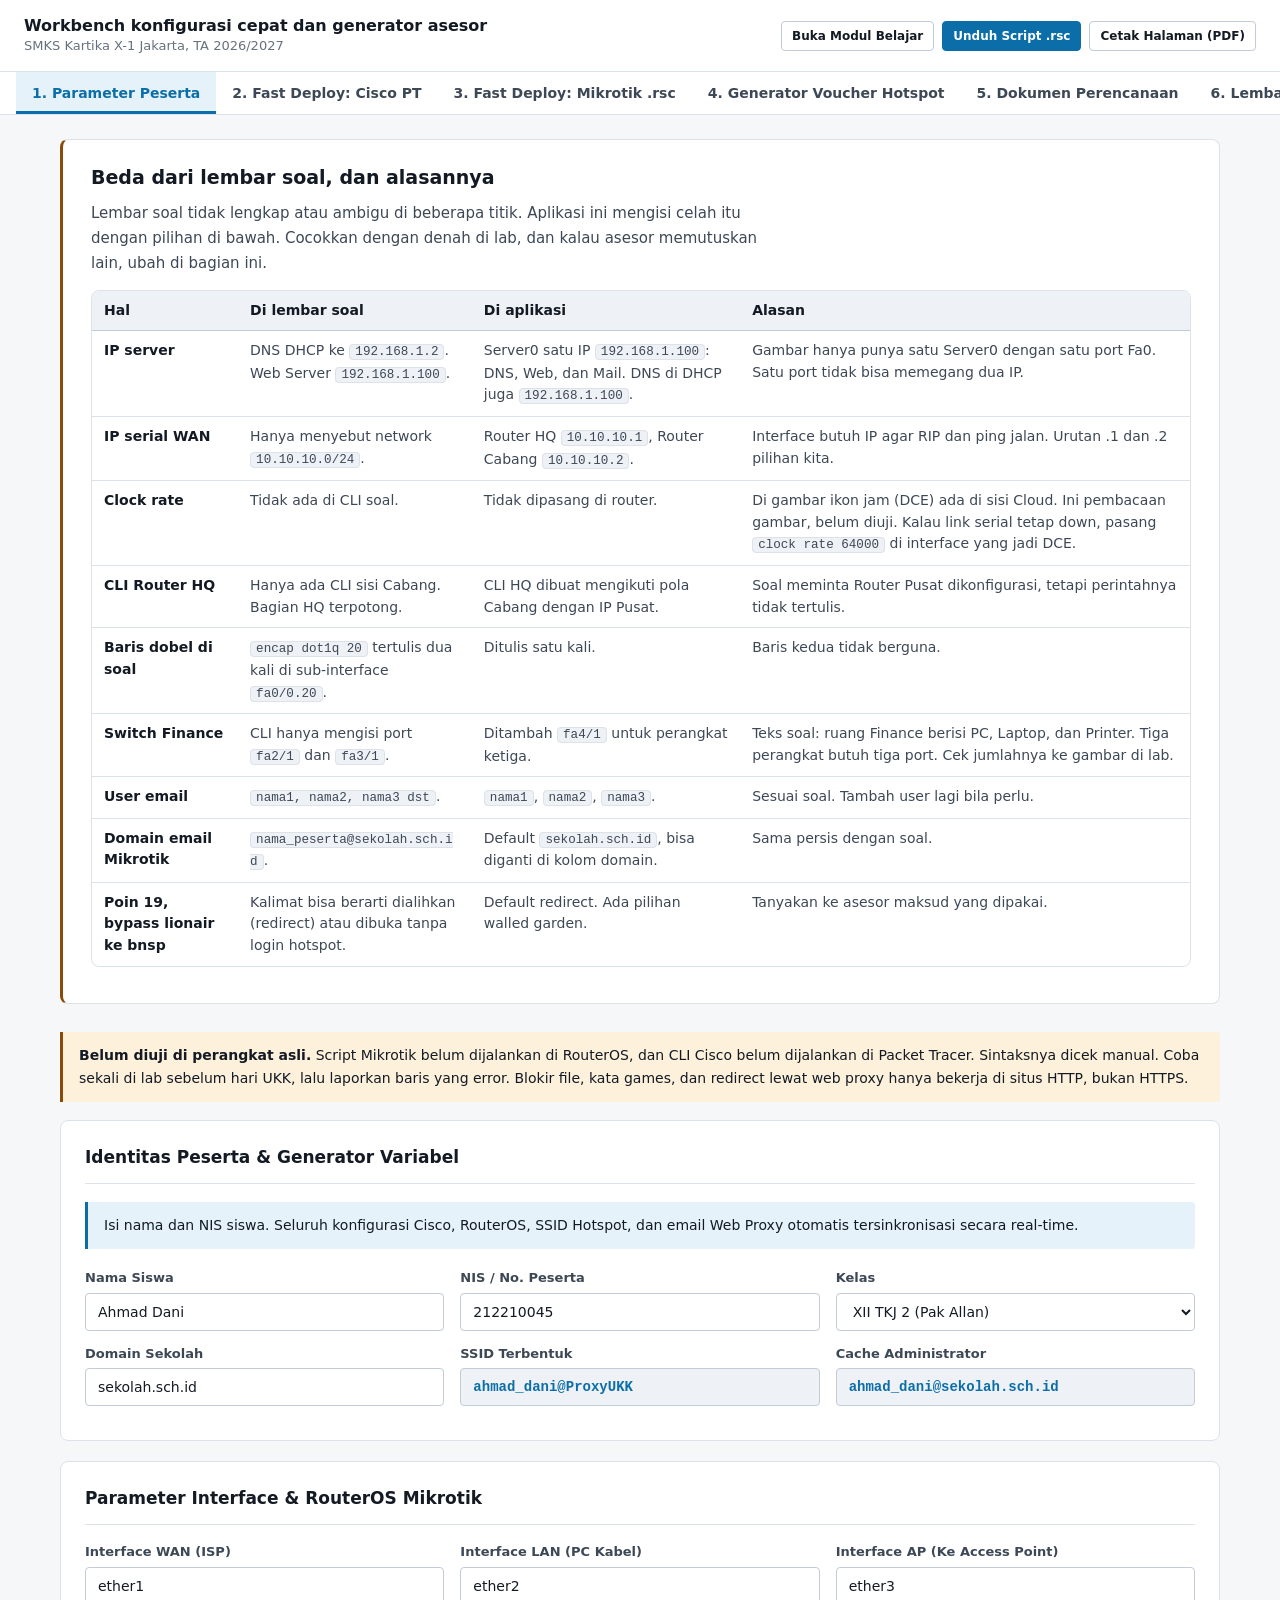
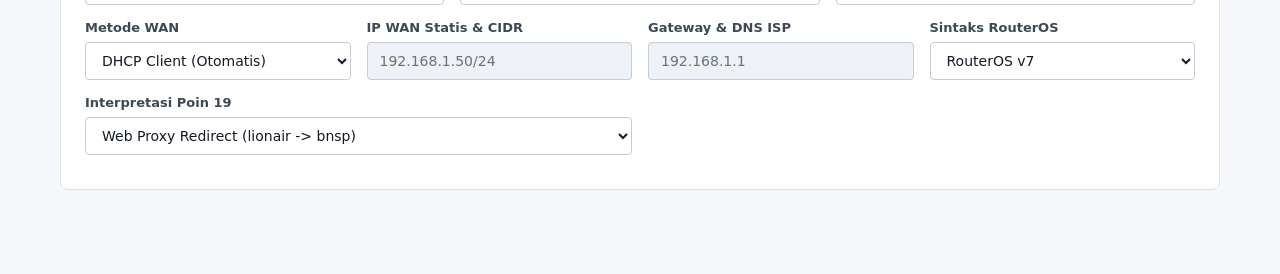
==== commit 16fffdd4: "content: mark deviations from exam sheet, add nama3, sekolah.sch.id default, untested-script warning" ====
--- a/cheat-konfigurasi.html
+++ b/cheat-konfigurasi.html
@@ -33,6 +33,25 @@
 
   <!-- PANE 1: PARAMS -->
   <div id="pane-params" class="pane active">
+<section class="deviation" id="beda-soal">
+  <h2>Beda dari lembar soal, dan alasannya</h2>
+  <p>Lembar soal tidak lengkap atau ambigu di beberapa titik. Aplikasi ini mengisi celah itu dengan pilihan di bawah. Cocokkan dengan denah di lab, dan kalau asesor memutuskan lain, ubah di bagian ini.</p>
+  <div class="table-scroll"><table class="guide-table">
+    <thead><tr><th>Hal</th><th>Di lembar soal</th><th>Di aplikasi</th><th>Alasan</th></tr></thead>
+    <tbody>
+      <tr><td><strong>IP server</strong></td><td>DNS DHCP ke <code>192.168.1.2</code>. Web Server <code>192.168.1.100</code>.</td><td>Server0 satu IP <code>192.168.1.100</code>: DNS, Web, dan Mail. DNS di DHCP juga <code>192.168.1.100</code>.</td><td>Gambar hanya punya satu Server0 dengan satu port Fa0. Satu port tidak bisa memegang dua IP.</td></tr>
+      <tr><td><strong>IP serial WAN</strong></td><td>Hanya menyebut network <code>10.10.10.0/24</code>.</td><td>Router HQ <code>10.10.10.1</code>, Router Cabang <code>10.10.10.2</code>.</td><td>Interface butuh IP agar RIP dan ping jalan. Urutan .1 dan .2 pilihan kita.</td></tr>
+      <tr><td><strong>Clock rate</strong></td><td>Tidak ada di CLI soal.</td><td>Tidak dipasang di router.</td><td>Di gambar ikon jam (DCE) ada di sisi Cloud. Ini pembacaan gambar, belum diuji. Kalau link serial tetap down, pasang <code>clock rate 64000</code> di interface yang jadi DCE.</td></tr>
+      <tr><td><strong>CLI Router HQ</strong></td><td>Hanya ada CLI sisi Cabang. Bagian HQ terpotong.</td><td>CLI HQ dibuat mengikuti pola Cabang dengan IP Pusat.</td><td>Soal meminta Router Pusat dikonfigurasi, tetapi perintahnya tidak tertulis.</td></tr>
+      <tr><td><strong>Baris dobel di soal</strong></td><td><code>encap dot1q 20</code> tertulis dua kali di sub-interface <code>fa0/0.20</code>.</td><td>Ditulis satu kali.</td><td>Baris kedua tidak berguna.</td></tr>
+      <tr><td><strong>Switch Finance</strong></td><td>CLI hanya mengisi port <code>fa2/1</code> dan <code>fa3/1</code>.</td><td>Ditambah <code>fa4/1</code> untuk perangkat ketiga.</td><td>Teks soal: ruang Finance berisi PC, Laptop, dan Printer. Tiga perangkat butuh tiga port. Cek jumlahnya ke gambar di lab.</td></tr>
+      <tr><td><strong>User email</strong></td><td><code>nama1, nama2, nama3 dst</code>.</td><td><code>nama1</code>, <code>nama2</code>, <code>nama3</code>.</td><td>Sesuai soal. Tambah user lagi bila perlu.</td></tr>
+      <tr><td><strong>Domain email Mikrotik</strong></td><td><code>nama_peserta@sekolah.sch.id</code>.</td><td>Default <code>sekolah.sch.id</code>, bisa diganti di kolom domain.</td><td>Sama persis dengan soal.</td></tr>
+      <tr><td><strong>Poin 19, bypass lionair ke bnsp</strong></td><td>Kalimat bisa berarti dialihkan (redirect) atau dibuka tanpa login hotspot.</td><td>Default redirect. Ada pilihan walled garden.</td><td>Tanyakan ke asesor maksud yang dipakai.</td></tr>
+    </tbody>
+  </table></div>
+</section>
+<div class="callout callout-amber untested"><strong>Belum diuji di perangkat asli.</strong> Script Mikrotik belum dijalankan di RouterOS, dan CLI Cisco belum dijalankan di Packet Tracer. Sintaksnya dicek manual. Coba sekali di lab sebelum hari UKK, lalu laporkan baris yang error. Blokir file, kata games, dan redirect lewat web proxy hanya bekerja di situs HTTP, bukan HTTPS.</div>
     <div class="card">
       <div class="card-title">Identitas Peserta &amp; Generator Variabel</div>
       <div class="callout">
@@ -58,7 +77,7 @@
       <div class="grid-3">
         <div class="form-group">
           <label>Domain Sekolah</label>
-          <input type="text" id="in_domain" class="form-input" value="smkskartikax1.sch.id" oninput="refreshAll()">
+          <input type="text" id="in_domain" class="form-input" value="sekolah.sch.id" oninput="refreshAll()">
         </div>
         <div class="form-group">
           <label>SSID Terbentuk</label>
@@ -125,6 +144,7 @@
 
   <!-- PANE 2: CISCO -->
   <div id="pane-cisco" class="pane">
+<div class="callout callout-amber untested"><strong>Belum diuji di perangkat asli.</strong> Script Mikrotik belum dijalankan di RouterOS, dan CLI Cisco belum dijalankan di Packet Tracer. Sintaksnya dicek manual. Coba sekali di lab sebelum hari UKK, lalu laporkan baris yang error. Blokir file, kata games, dan redirect lewat web proxy hanya bekerja di situs HTTP, bukan HTTPS.</div>
     <div class="card">
       <div class="card-title">
         <span>Diagram Topologi WAN Cisco Packet Tracer (Paket B)</span>
@@ -189,6 +209,7 @@
 
   <!-- PANE 3: MIKROTIK -->
   <div id="pane-mikrotik" class="pane">
+<div class="callout callout-amber untested"><strong>Belum diuji di perangkat asli.</strong> Script Mikrotik belum dijalankan di RouterOS, dan CLI Cisco belum dijalankan di Packet Tracer. Sintaksnya dicek manual. Coba sekali di lab sebelum hari UKK, lalu laporkan baris yang error. Blokir file, kata games, dan redirect lewat web proxy hanya bekerja di situs HTTP, bukan HTTPS.</div>
     <div class="card">
       <div class="card-title">
         <span>Diagram Topologi Mikrotik &amp; Kabel LAN (Paket C)</span>
@@ -275,7 +296,7 @@
           <tr><th>Jenis Kabel</th><th>Standar / Konektor</th><th>Titik Sambung (Dari &rarr; Ke)</th><th>Perkiraan Panjang</th></tr>
         </thead>
         <tbody>
-          <tr><td>Serial WAN (DCE/DTE)</td><td>Smart Serial V.35 / DB60</td><td>Cloud0 (Serial0 &amp; Serial1) &rarr; Router0 &amp; Router1 (Se0/1/0)</td><td>2 Jalur WAN</td></tr>
+          <tr><td>Serial WAN (sisi DCE di Cloud, perlu dicek di PT)</td><td>Smart Serial V.35 / DB60</td><td>Cloud0 (Serial0 &amp; Serial1) &rarr; Router0 &amp; Router1 (Se0/1/0)</td><td>2 Jalur WAN</td></tr>
           <tr><td>UTP Straight-Through</td><td>TIA/EIA-568B &bull; RJ-45</td><td>Router (Fa0/0) &rarr; Switch (Fa0/1), Switch &rarr; PC / Server0 / AP</td><td>12 Jalur Drop Cable</td></tr>
           <tr><td>UTP Cross-Over</td><td>TIA/EIA-568A ke 568B &bull; RJ-45</td><td>Switch_HQ_Server (Fa1/1) &rarr; Switch_HQ_ADM (Fa0/1)<br>Switch_BR_Finance (Fa1/1) &rarr; Switch_BR_ADM (Fa0/1)</td><td>2 Jalur Backbone Inter-Switch</td></tr>
         </tbody>
@@ -450,7 +471,7 @@
   nama: 'Ahmad Dani',
   nis: '212210045',
   kelas: 'XII TKJ 2',
-  domain: 'smkskartikax1.sch.id',
+  domain: 'sekolah.sch.id',
   iface_wan: 'ether1',
   iface_lan: 'ether2',
   iface_ap: 'ether3',
@@ -464,7 +485,7 @@
 let currentVouchers = [];
 
 function loadData() {
-  const s = localStorage.getItem('ukk_cheat_st');
+  const s = localStorage.getItem('ukk_cheat_st2');
   if (s) {
     try { return { ...defaultData, ...JSON.parse(s) }; } catch(e){}
   }
@@ -472,7 +493,7 @@
 }
 
 function saveData(d) {
-  localStorage.setItem('ukk_cheat_st', JSON.stringify(d));
+  localStorage.setItem('ukk_cheat_st2', JSON.stringify(d));
 }
 
 function toggleWanMode() {
@@ -605,7 +626,7 @@
     nama: document.getElementById('in_nama').value || 'Ahmad Dani',
     nis: document.getElementById('in_nis').value || '212210045',
     kelas: document.getElementById('in_kelas').value,
-    domain: document.getElementById('in_domain').value || 'smkskartikax1.sch.id',
+    domain: document.getElementById('in_domain').value || 'sekolah.sch.id',
     iface_wan: document.getElementById('in_iface_wan').value || 'ether1',
     iface_lan: document.getElementById('in_iface_lan').value || 'ether2',
     iface_ap: document.getElementById('in_iface_ap').value || 'ether3',
--- a/style.css
+++ b/style.css
@@ -431,3 +431,11 @@
   .sig-space { height: 60px; }
   .sig-name { font-weight: 700; text-decoration: underline; }
 }
+
+/* ---------- deviation notes ---------- */
+.deviation { background: var(--surface); border: 1px solid var(--line); border-left: 3px solid var(--warn); border-radius: var(--r-md); padding: 22px 28px; margin-bottom: 28px; }
+.deviation h2 { font-size: 19px; font-weight: 700; margin-bottom: 8px; }
+.deviation > p { max-width: var(--measure); margin-bottom: 12px; color: var(--ink-2); }
+.deviation .table-scroll > table { min-width: 720px; }
+@media (max-width: 900px) { .deviation { padding: 18px 14px; } }
+@media print { .deviation, .untested { display: none !important; } }
